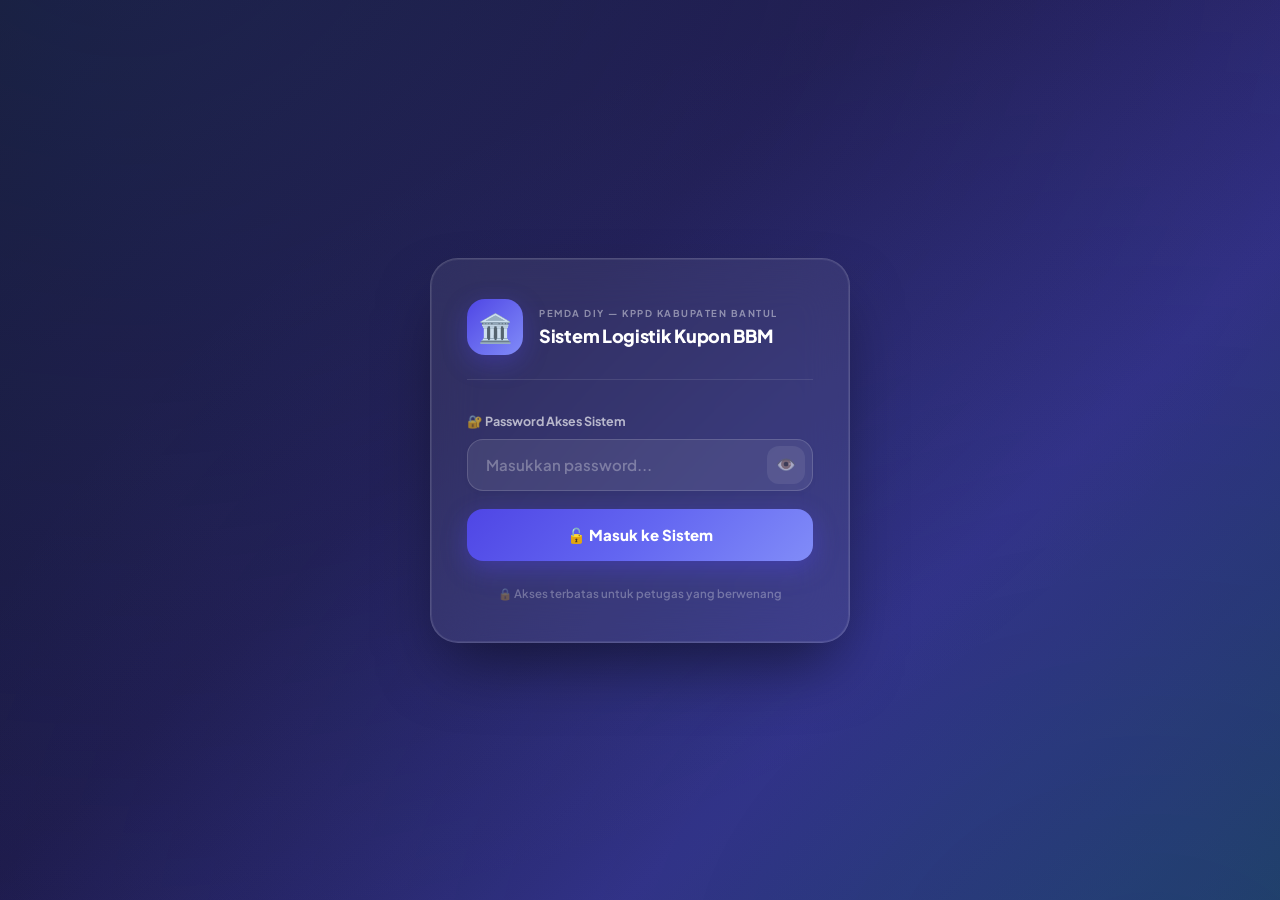
==== index.html @ 3b7bf90b "Add files via upload feat: add push notifications, offline queue sync, network resilience, and iOS P" ====
<!DOCTYPE html>
<html lang="id">

<head>
    <meta charset="UTF-8">
    <meta name="viewport" content="width=device-width, initial-scale=1.0, viewport-fit=cover">
    <meta name="description" content="Sistem Logistik Kupon BBM Operasional KPPD DIY di Kabupaten Bantul — Pengelolaan LPJ Nota SPBU, Rekonsiliasi Intransit, Pasokan, dan Stok Opname Kupon BBM.">
    <meta name="robots" content="noindex, nofollow">
    <meta name="mobile-web-app-capable" content="yes">
    <meta name="apple-mobile-web-app-capable" content="yes">
    <meta name="apple-mobile-web-app-status-bar-style" content="black-translucent">
    <meta name="theme-color" content="#0f172a">
    
    <!-- Open Graph / WhatsApp Social Sharing Tags -->
    <meta property="og:type" content="website">
    <meta property="og:title" content="Sistem Logistik Kupon BBM — KPPD DIY Kab. Bantul">
    <meta property="og:description" content="Sistem Manajemen & Rekonsiliasi Logistik Kupon BBM Operasional Kendaraan Dinas KPPD DIY di Kabupaten Bantul.">
    <meta property="og:site_name" content="KPPD DIY di Kab. Bantul">
    
    <!-- Twitter Card Meta -->
    <meta name="twitter:card" content="summary">
    <meta name="twitter:title" content="Sistem Logistik Kupon BBM — KPPD DIY Kab. Bantul">
    <meta name="twitter:description" content="Sistem Manajemen & Rekonsiliasi Logistik Kupon BBM Operasional Kendaraan Dinas KPPD DIY di Kabupaten Bantul.">

    <title>Sistem Manajemen & Rekonsiliasi Kupon BBM — KPPD DIY di Kab. Bantul</title>
    
    <!-- Favicon Inline Data URI & Apple Touch Icon -->
    <link rel="icon" type="image/svg+xml" href="data:image/svg+xml,<svg xmlns=%22http://www.w3.org/2000/svg%22 viewBox=%220 0 100 100%22><text y=%22.9em%22 font-size=%2290%22>🏛️</text></svg>">
    <link rel="apple-touch-icon" href="icons/icon-192.png">
    <meta name="apple-mobile-web-app-title" content="BBM KPPD">

    <!-- Web App Manifest (PWA Standalone) -->
    <link rel="manifest" href="manifest.json">

    <link rel="preconnect" href="https://fonts.googleapis.com">
    <link rel="preconnect" href="https://fonts.gstatic.com" crossorigin>
    <link href="https://fonts.googleapis.com/css2?family=Plus+Jakarta+Sans:wght@300;400;500;600;700;800&display=swap" rel="stylesheet">
    <script src="https://cdn.tailwindcss.com"></script>
    <script>
        tailwind.config = {
            theme: {
                extend: {
                    colors: {
                        brand: { dark: '#0f172a', navy: '#1e1b4b' },
                        primary: { indigo: '#4f46e5', hover: '#4338ca', light: '#e0e7ff' },
                        accent: { cyan: '#06b6d4', gold: '#d97706', light: '#fef3c7' },
                        success: { emerald: '#10b981', light: '#d1fae5' },
                        danger: { rose: '#f43f5e', light: '#ffe4e6' },
                        app: { bg: '#f8fafc', card: '#ffffff', border: '#e2e8f0', focus: '#818cf8' },
                        txt: { dark: '#0f172a', muted: '#64748b', light: '#94a3b8' }
                    },
                    fontFamily: {
                        sans: ['Plus Jakarta Sans', 'sans-serif'],
                    },
                    transitionTimingFunction: {
                        spring: 'cubic-bezier(0.34, 1.56, 0.64, 1)',
                    },
                    animation: {
                        'fade-up': 'fadeUp 0.45s cubic-bezier(0.16, 1, 0.3, 1) forwards',
                        'scale-in': 'scaleIn 0.35s cubic-bezier(0.34, 1.56, 0.64, 1) forwards',
                        'pulse-slow': 'pulse 4s cubic-bezier(0.4, 0, 0.6, 1) infinite',
                    },
                    keyframes: {
                        fadeUp: {
                            '0%': { opacity: '0', transform: 'translateY(16px)' },
                            '100%': { opacity: '1', transform: 'translateY(0)' },
                        },
                        scaleIn: {
                            '0%': { opacity: '0', transform: 'scale(0.94) translateY(8px)' },
                            '100%': { opacity: '1', transform: 'scale(1) translateY(0)' },
                        }
                    }
                }
            }
        }
    </script>
    <link rel="stylesheet" href="style.css">
    <script src="app.js" defer></script>
</head>

<body class="bg-app-bg text-txt-dark font-sans min-h-screen relative antialiased selection:bg-primary-indigo selection:text-white" style="background-image: radial-gradient(circle at 10% 10%, rgba(79, 70, 229, 0.03) 0%, transparent 40%), radial-gradient(circle at 90% 90%, rgba(16, 185, 129, 0.03) 0%, transparent 40%); padding-top: calc(12px + env(safe-area-inset-top)); padding-bottom: calc(24px + env(safe-area-inset-bottom));">
    <!-- Container Toast Notification -->
    <div id="toastContainer" class="toast-container"></div>

    <!-- Login Screen Overlay -->
    <div id="loginScreen" class="login-overlay fixed inset-0 w-screen h-screen bg-gradient-to-br from-brand-dark via-brand-navy to-[#312e81] flex justify-center items-center z-[99999] p-5 overflow-hidden" style="display: flex;">
        <div class="login-card relative bg-white/5 backdrop-blur-xl border border-white/10 rounded-[28px] p-8 sm:p-10 w-full max-w-[420px] shadow-2xl animate-[loginCardPop_0.5s_cubic-bezier(0.34,1.56,0.64,1)]">
            <div class="login-header flex items-center gap-3 sm:gap-4 mb-6 sm:mb-8 pb-5 sm:pb-6 border-b border-white/10">
                <div class="login-logo-icon w-11 h-11 sm:w-14 sm:h-14 rounded-2xl bg-gradient-to-br from-primary-indigo to-[#818cf8] flex items-center justify-center text-[22px] sm:text-[28px] shadow-[0_8px_24px_rgba(79,70,229,0.35)] shrink-0">🏛️</div>
                <div class="login-brand">
                    <span class="login-sub-title block text-[9.5px] font-bold tracking-[1.5px] uppercase text-white/45 mb-1">PEMDA DIY — KPPD KABUPATEN BANTUL</span>
                    <h2 class="text-[15px] sm:text-[18px] font-extrabold text-white tracking-tight m-0 leading-snug">Sistem Logistik Kupon BBM</h2>
                </div>
            </div>
            <form id="formLogin" class="login-form flex flex-col gap-4 sm:gap-5">
                <div class="login-input-group">
                    <label for="loginPassword" class="block text-[12.5px] font-bold text-white/65 mb-2">🔐 Password Akses Sistem</label>
                    <div class="login-password-wrapper relative flex items-center">
                        <input type="password" id="loginPassword" class="w-full min-h-[52px] py-3.5 pr-12 pl-4 bg-white/5 border-[1.5px] border-white/15 rounded-2xl text-white text-[15px] font-semibold outline-none transition-all duration-250 placeholder:text-white/30 focus:border-indigo-500 focus:bg-white/10 focus:ring-4 focus:ring-indigo-500/20" placeholder="Masukkan password..." required autocomplete="current-password">
                        <button type="button" class="login-toggle-pwd absolute right-2 w-9 h-9 rounded-xl bg-white/5 text-white/50 text-base flex items-center justify-center transition-all duration-200 hover:bg-white/15 hover:text-white" onclick="togglePasswordVisibility()" aria-label="Tampilkan atau sembunyikan password">👁️</button>
                    </div>
                </div>
                <div id="loginError" class="login-error-msg bg-rose-600/15 border border-rose-600/30 text-rose-300 py-3 px-4 rounded-xl text-[13px] font-bold text-center" style="display: none;"></div>
                <button type="submit" class="login-submit-btn w-full min-h-[52px] py-3.5 px-6 rounded-2xl bg-gradient-to-br from-indigo-600 to-indigo-400 text-white text-[15px] font-extrabold shadow-[0_8px_24px_rgba(79,70,229,0.4)] transition-all duration-250 hover:-translate-y-0.5 hover:shadow-[0_12px_32px_rgba(79,70,229,0.5)] active:translate-y-0 active:shadow-md relative overflow-hidden group" id="loginSubmitBtn">
                    <span class="login-btn-text">🔓 Masuk ke Sistem</span>
                    <span class="login-btn-loading" style="display: none;">⏳ Memverifikasi...</span>
                </button>
            </form>
            <div class="login-footer-text mt-6 text-center">
                <p class="text-[11.5px] font-semibold text-white/30 m-0">🔒 Akses terbatas untuk petugas yang berwenang</p>
            </div>
        </div>
    </div>

    <!-- Modal Lightbox Viewer Nota -->
    <div id="photoViewerModal" class="image-modal-overlay" style="display: none;" role="dialog" aria-labelledby="modalPhotoTitle" aria-modal="true">
        <div class="image-modal-card">
            <button class="close-modal-btn" onclick="tutupModalFoto()" aria-label="Tutup modal pratinjau foto">&times;</button>
            <div class="modal-header">
                <h3 id="modalPhotoTitle">Detail Bukti Nota SPBU</h3>
            </div>
            <div class="image-preview-container">
                <img id="modalPhotoImage" src="" alt="Pratinjau Nota BBM">
            </div>
        </div>
    </div>

    <!-- Modal Edit Nota -->
    <div id="editNotaModal" class="image-modal-overlay" style="display: none;" role="dialog" aria-modal="true">
        <div class="edit-modal-card">
            <button class="close-modal-btn" onclick="tutupModalEdit()" aria-label="Tutup modal edit nota">&times;</button>
            <div class="modal-header">
                <h3>✏️ Edit Data Nota LPJ</h3>
            </div>
            <form id="formEditNota" class="app-form">
                <input type="hidden" id="editNotaRowIndex">
                <div class="form-row">
                    <div class="form-group col-6">
                        <label for="editTanggalNota">Tanggal Nota</label>
                        <input type="date" id="editTanggalNota" required>
                    </div>
                    <div class="form-group col-6">
                        <label for="editNoTransaksi">No. Transaksi</label>
                        <input type="text" id="editNoTransaksi" required>
                    </div>
                </div>
                <div class="form-group">
                    <label for="editPlatNomor">🚗 Kendaraan Dinas</label>
                    <select id="editPlatNomor" required>
                        <option value="">-- Pilih Kendaraan --</option>
                    </select>
                </div>
                <div class="form-group">
                    <label for="editJenisBbm">⛽ Jenis BBM / Voucher</label>
                    <select id="editJenisBbm" required>
                        <option value="">-- Pilih Jenis BBM --</option>
                    </select>
                </div>
                <div class="form-row">
                    <div class="form-group col-4">
                        <label for="editTotalHarga">Total Rp Nota</label>
                        <input type="number" id="editTotalHarga" required>
                    </div>
                    <div class="form-group col-4">
                        <label for="editJmlKupon">Jml Voucher (Lbr)</label>
                        <input type="number" id="editJmlKupon" min="1" required>
                    </div>
                    <div class="form-group col-4">
                        <label for="editNamaPemohon">Driver / Pemohon</label>
                        <input type="text" id="editNamaPemohon">
                    </div>
                </div>
                <div class="form-row" style="gap: 10px;">
                    <button type="submit" class="btn-primary" style="flex:1;">💾 Simpan Perubahan</button>
                    <button type="button" class="btn-action outline" style="flex:0 0 auto;" onclick="tutupModalEdit()">Batal</button>
                </div>
            </form>
        </div>
    </div>

    <!-- Modal Konfirmasi Hapus -->
    <div id="confirmDeleteModal" class="image-modal-overlay" style="display: none;">
        <div class="confirm-modal-card">
            <div class="confirm-icon">🗑️</div>
            <h3 id="confirmDeleteTitle">Konfirmasi Hapus</h3>
            <p id="confirmDeleteMsg">Apakah Anda yakin ingin menghapus data ini? Data akan diarsipkan.</p>
            <div class="confirm-btn-group">
                <button type="button" class="btn-danger" id="confirmDeleteBtn" onclick="eksekusiHapus()">🗑️ Ya, Hapus</button>
                <button type="button" class="btn-action outline" onclick="tutupModalHapus()">Batal</button>
            </div>
        </div>
    </div>

    <!-- Modal Cetak Berita Acara Rekonsiliasi (PDF/Print View) -->
    <div id="printBAModal" class="image-modal-overlay" style="display: none;">
        <div class="ba-modal-card">
            <div class="no-print modal-header-action">
                <h3>🖨️ Cetak Berita Acara Rekonsiliasi & Opname Kupon BBM</h3>
                <div class="ba-btn-group">
                    <button type="button" class="btn-primary" onclick="window.print()">🖨️ Cetak / Simpan PDF</button>
                    <button type="button" class="btn-action outline" onclick="tutupModalCetakBA()">Tutup</button>
                </div>
            </div>

            <!-- DOKUMEN RESMI KOP KPPD BANTUL -->
            <div id="printableBAArea" class="ba-document">
                <div class="kop-surat">
                    <div class="kop-logo">🏛️</div>
                    <div class="kop-text">
                        <h2>PEMERINTAH DAERAH DAERAH ISTIMEWA YOGYAKARTA</h2>
                        <h3>BADAN PENGELOLAAN KEUANGAN DAN ASET DAERAH</h3>
                        <h1>KANTOR PELAYANAN PAJAK DAERAH (KPPD) DIY DI KABUPATEN BANTUL</h1>
                        <p>Jl. Jend. A. Yani No. 19, Badegan, Bantul, Daerah Istimewa Yogyakarta 55711</p>
                    </div>
                </div>
                <div class="kop-line"></div>

                <div class="ba-title">
                    <h4>BERITA ACARA REKONSILIASI DAN STOK OPNAME KUPON BBM</h4>
                    <p id="baNomorSurat">Nomor: 024 / BA-BBM / KPPD-BTL / VIII / 2026</p>
                </div>

                <div class="ba-body">
                    <p>Pada hari ini, <strong id="baHariTanggal">Jumat, 07 Agustus 2026</strong>, telah dilakukan Rekonsiliasi Fisik dan Penyeimbangan Stok Kupon Bahan Bakar Minyak (BBM) Operasional Kendaraan Dinas pada Kantor Pelayanan Pajak Daerah (KPPD) DIY di Kabupaten Bantul dengan rincian sebagai berikut:</p>

                    <table class="ba-table">
                        <thead>
                            <tr>
                                <th>No</th>
                                <th>Jenis Voucher BBM</th>
                                <th>Nominal / Lbr</th>
                                <th>Saldo Awal + Beli</th>
                                <th>LPJ Terpakai</th>
                                <th>Intransit</th>
                                <th>Stok Fisik Opname</th>
                                <th>Selisih</th>
                            </tr>
                        </thead>
                        <tbody id="baTableBody">
                            <!-- Populated via JS -->
                        </tbody>
                    </table>

                    <div class="ba-summary-box">
                        <div class="ba-summary-item">
                            <span>Total Nilai Nominal Stok Fisik Brankas:</span>
                            <strong id="baTotalNilaiFisik">Rp0</strong>
                        </div>
                        <div class="ba-summary-item">
                            <span>Status Rekonsiliasi:</span>
                            <strong id="baStatusStatus" style="color: #059669;">BALANCED / SESUAI</strong>
                        </div>
                    </div>

                    <p class="ba-catatan">Catatan / Keterangan Tambahan: <span id="baCatatanText">Seluruh fisik kupon BBM di brankas telah dihitung dengan cermat dan sesuai dengan catatan pembukuan logistik operasional.</span></p>

                    <div class="ba-signatures">
                        <div class="sig-box">
                            <p>Mengetahui,<br><strong>Kasubag Tata Usaha</strong></p>
                            <div class="sig-space"></div>
                            <p class="sig-name">__________________________</p>
                            <p class="sig-nip">NIP. 19780512 200501 1 003</p>
                        </div>
                        <div class="sig-box">
                            <p>Pengelola Barang / Logistik</p>
                            <div class="sig-space"></div>
                            <p class="sig-name"><strong>Noviyan Hogy A. S.</strong></p>
                            <p class="sig-nip">Pengelola Aset & Persediaan</p>
                        </div>
                        <div class="sig-box">
                            <p>Bendahara Pengeluaran</p>
                            <div class="sig-space"></div>
                            <p class="sig-name">__________________________</p>
                            <p class="sig-nip">NIP. 19850314 201001 2 015</p>
                        </div>
                    </div>
                </div>
            </div>
        </div>
    </div>

    <!-- Container Utama App -->
    <div class="w-full max-w-[1440px] mx-auto px-4 sm:px-5" id="mainContainer" style="display: none;">

        <!-- Header Banner KPPD Bantul -->
        <header class="bg-gradient-to-br from-brand-dark via-brand-navy to-[#312e81] text-white p-4 md:p-[18px_24px] rounded-[22px] flex flex-col md:flex-row justify-between md:items-center gap-4 mb-[18px] shadow-lg relative overflow-hidden border border-white/10 w-full">
            <!-- decorative background blur -->
            <div class="absolute -top-1/2 -right-[10%] w-[220px] h-[220px] bg-[radial-gradient(circle,rgba(99,102,241,0.25)_0%,rgba(6,182,212,0)_70%)] rounded-full blur-[35px] pointer-events-none z-0"></div>
            
            <div class="flex items-center gap-[14px] z-10 relative">
                <div class="w-11 h-11 bg-white/10 rounded-[14px] flex items-center justify-center text-[22px] backdrop-blur-md border border-white/25 shrink-0">🏛️</div>
                <div>
                    <span class="block text-[10px] tracking-[1.2px] text-amber-500 font-extrabold uppercase mb-0.5">PEMDA DIY — KPPD KABUPATEN BANTUL</span>
                    <h1 class="text-[17px] font-extrabold tracking-[-0.3px] text-white m-0">Sistem Logistik Kupon BBM</h1>
                </div>
            </div>
            <div class="flex items-center gap-2.5 z-10 relative flex-wrap">
                <button type="button" class="bg-white/10 border border-white/20 text-white px-3.5 py-1.5 rounded-full text-xs font-bold cursor-pointer inline-flex items-center gap-1.5 backdrop-blur-md transition-all duration-200 hover:bg-white/20 hover:-translate-y-px" onclick="muatDataDariSpreadsheet()" title="Sinkronkan Data Cloud">
                    <span>🔄</span> <span class="action-text">Sync Cloud</span>
                </button>
                <button type="button" class="bg-amber-500/25 border border-amber-500/40 text-amber-100 px-3.5 py-1.5 rounded-full text-xs font-bold cursor-pointer inline-flex items-center gap-1.5 backdrop-blur-md transition-all duration-200 hover:bg-amber-500/45 hover:-translate-y-px" id="btnEnableNotif" onclick="mintaIzinNotifikasi()" title="Aktifkan Notifikasi System HP">
                    <span>🔔</span> <span class="action-text" id="notifStatusText">Notif HP</span>
                </button>
                <button type="button" class="bg-emerald-500/25 border border-emerald-500/40 text-white px-3.5 py-1.5 rounded-full text-xs font-bold cursor-pointer inline-flex items-center gap-1.5 backdrop-blur-md transition-all duration-200 hover:bg-emerald-500/40 hover:-translate-y-px" onclick="bukaModalCetakBA()" title="Cetak Berita Acara Rekonsiliasi">
                    <span>🖨️</span> <span class="action-text">Cetak BA</span>
                </button>
                <button type="button" class="text-rose-300 border border-rose-600/30 bg-transparent px-3.5 py-1.5 rounded-full text-xs font-bold cursor-pointer inline-flex items-center gap-1.5 backdrop-blur-md transition-all duration-200 hover:bg-rose-600/15 hover:text-rose-400 hover:border-rose-600/50 hover:-translate-y-px" onclick="handleLogout()" title="Keluar dari Sistem">
                    <span>🚪</span> <span class="action-text">Logout</span>
                </button>
                <div class="bg-white/10 border border-white/20 px-3 py-1.5 rounded-full text-[11px] font-bold flex items-center gap-2 text-slate-200 md:ml-2" id="netStatusBadge" title="Status Koneksi Jaringan Cloud">
                    <span class="w-2 h-2 bg-emerald-500 rounded-full shadow-[0_0_8px_#10b981] animate-[pulseGlow_2s_infinite]" id="netStatusDot"></span> <span class="status-text" id="netStatusText">Sistem Online</span>
                </div>
            </div>
        </header>

        <!-- Dashboard Stat Cards -->
        <section class="grid grid-cols-1 sm:grid-cols-3 gap-4 mb-5 w-full animate-fade-up">
            <div class="group bg-white rounded-[20px] p-5 flex items-center gap-4 shadow-sm border border-app-border border-l-4 border-l-primary-indigo relative overflow-hidden transition-all duration-300 ease-spring hover:-translate-y-1.5 hover:shadow-xl hover:border-primary-indigo/30">
                <div class="w-12 h-12 rounded-2xl flex items-center justify-center text-[22px] shrink-0 bg-primary-light text-primary-indigo shadow-inner transition-transform duration-300 ease-spring group-hover:scale-110 group-hover:rotate-6">📦</div>
                <div class="z-10 relative">
                    <span class="text-[11px] font-extrabold text-txt-muted uppercase tracking-[0.6px] mb-0.5 block">Stok Fisik Brankas</span>
                    <div id="summaryStokBrankas" class="text-[21px] font-extrabold text-txt-dark tracking-tight">0 Lembar</div>
                    <span id="summaryStokBrankasRp" class="text-[12.5px] font-bold text-txt-muted">Rp0</span>
                </div>
                <div class="absolute -right-4 -bottom-4 w-20 h-20 bg-primary-indigo/10 rounded-full blur-xl pointer-events-none transition-all duration-300 group-hover:scale-150"></div>
            </div>

            <div class="group bg-white rounded-[20px] p-5 flex items-center gap-4 shadow-sm border border-app-border border-l-4 border-l-accent-gold relative overflow-hidden transition-all duration-300 ease-spring hover:-translate-y-1.5 hover:shadow-xl hover:border-accent-gold/30">
                <div class="w-12 h-12 rounded-2xl flex items-center justify-center text-[22px] shrink-0 bg-accent-light text-accent-gold shadow-inner transition-transform duration-300 ease-spring group-hover:scale-110 group-hover:-rotate-6">🚚</div>
                <div class="z-10 relative">
                    <span class="text-[11px] font-extrabold text-txt-muted uppercase tracking-[0.6px] mb-0.5 block">Dibawa Pemohon (Intransit)</span>
                    <div id="summaryStokIntransit" class="text-[21px] font-extrabold text-txt-dark tracking-tight">0 Lembar</div>
                    <span id="summaryStokIntransitRp" class="text-[12.5px] font-bold text-txt-muted">Rp0</span>
                </div>
                <div class="absolute -right-4 -bottom-4 w-20 h-20 bg-amber-500/10 rounded-full blur-xl pointer-events-none transition-all duration-300 group-hover:scale-150"></div>
            </div>

            <div class="group bg-white rounded-[20px] p-5 flex items-center gap-4 shadow-sm border border-app-border border-l-4 border-l-success-emerald relative overflow-hidden transition-all duration-300 ease-spring hover:-translate-y-1.5 hover:shadow-xl hover:border-success-emerald/30">
                <div class="w-12 h-12 rounded-2xl flex items-center justify-center text-[22px] shrink-0 bg-success-light text-success-emerald shadow-inner transition-transform duration-300 ease-spring group-hover:scale-110 group-hover:rotate-6">🧾</div>
                <div class="z-10 relative">
                    <span class="text-[11px] font-extrabold text-txt-muted uppercase tracking-[0.6px] mb-0.5 block">Pengeluaran Riil (Ada LPJ)</span>
                    <div id="summaryTotalTerpakai" class="text-[21px] font-extrabold text-txt-dark tracking-tight">0 Lembar</div>
                    <span id="summaryTotalTerpakaiRp" class="text-[12.5px] font-bold text-txt-muted">Rp0</span>
                </div>
                <div class="absolute -right-4 -bottom-4 w-20 h-20 bg-emerald-500/10 rounded-full blur-xl pointer-events-none transition-all duration-300 group-hover:scale-150"></div>
            </div>
        </section>

        <!-- Breakdown Stok Per Jenis BBM -->
        <section id="stokPerJenisContainer" class="stok-breakdown-section">
            <!-- Diisi oleh JavaScript -->
        </section>

        <!-- MAIN PAGE SWITCHER (STICKY TAB DI MOBILE & DESKTOP) -->
        <nav class="flex lg:hidden bg-white/90 backdrop-blur-xl border border-app-border rounded-[18px] p-1.5 mb-4 gap-1.5 shadow-md sticky top-[calc(8px+env(safe-area-inset-top))] z-[90] w-full" role="tablist" aria-label="Navigasi Halaman Utama Mobile">
            <button class="flex-1 min-h-[44px] py-2 px-3.5 border-none rounded-[14px] bg-transparent text-[13px] font-bold text-txt-muted cursor-pointer transition-all duration-250 flex items-center justify-center gap-2 whitespace-nowrap [&.active]:bg-gradient-to-br [&.active]:from-brand-dark [&.active]:to-brand-navy [&.active]:text-white [&.active]:font-extrabold [&.active]:shadow-[0_4px_14px_rgba(15,23,42,0.25)] active" id="navBtnForm" role="tab" aria-selected="true" aria-controls="formPageSection" onclick="switchMainPage('formPage')">
                📝 Input Transaksi
            </button>
            <button class="flex-1 min-h-[44px] py-2 px-3.5 border-none rounded-[14px] bg-transparent text-[13px] font-bold text-txt-muted cursor-pointer transition-all duration-250 flex items-center justify-center gap-2 whitespace-nowrap [&.active]:bg-gradient-to-br [&.active]:from-brand-dark [&.active]:to-brand-navy [&.active]:text-white [&.active]:font-extrabold [&.active]:shadow-[0_4px_14px_rgba(15,23,42,0.25)]" id="navBtnTable" role="tab" aria-selected="false" aria-controls="tablePageSection" onclick="switchMainPage('tablePage')">
                📊 Data & Laporan
            </button>
        </nav>

        <div class="grid grid-cols-1 lg:grid-cols-[410px_minmax(0,1fr)] gap-5 items-start w-full">

            <!-- PAGE 1: SIDEBAR FORM INPUT -->
            <aside class="bg-white rounded-[22px] p-5 border border-app-border shadow-md min-w-0 lg:sticky lg:top-5 lg:max-h-[calc(100vh-40px)] lg:overflow-y-auto" id="formPageSection">
                <div class="grid grid-cols-5 bg-slate-100 p-1 rounded-2xl mb-[18px] gap-0.5 border border-app-border w-full">
                    <button class="w-full min-h-[42px] py-2 px-0.5 border-none bg-transparent text-[11.5px] font-bold text-txt-muted rounded-xl cursor-pointer transition-all duration-200 text-center whitespace-nowrap overflow-hidden text-ellipsis flex items-center justify-center tab-btn active [&.active]:bg-white [&.active]:text-primary-indigo [&.active]:shadow-[0_3px_10px_rgba(0,0,0,0.07)] [&.active]:font-extrabold" id="btnTab1" onclick="switchTab('tabNota')">📝 LPJ Nota</button>
                    <button class="w-full min-h-[42px] py-2 px-0.5 border-none bg-transparent text-[11.5px] font-bold text-txt-muted rounded-xl cursor-pointer transition-all duration-200 text-center whitespace-nowrap overflow-hidden text-ellipsis flex items-center justify-center tab-btn [&.active]:bg-white [&.active]:text-primary-indigo [&.active]:shadow-[0_3px_10px_rgba(0,0,0,0.07)] [&.active]:font-extrabold" id="btnTab2" onclick="switchTab('tabPemohon')">🤝 Serah</button>
                    <button class="w-full min-h-[42px] py-2 px-0.5 border-none bg-transparent text-[11.5px] font-bold text-txt-muted rounded-xl cursor-pointer transition-all duration-200 text-center whitespace-nowrap overflow-hidden text-ellipsis flex items-center justify-center tab-btn [&.active]:bg-white [&.active]:text-primary-indigo [&.active]:shadow-[0_3px_10px_rgba(0,0,0,0.07)] [&.active]:font-extrabold" id="btnTab3" onclick="switchTab('tabRetur')">↩️ Retur</button>
                    <button class="w-full min-h-[42px] py-2 px-0.5 border-none bg-transparent text-[11.5px] font-bold text-txt-muted rounded-xl cursor-pointer transition-all duration-200 text-center whitespace-nowrap overflow-hidden text-ellipsis flex items-center justify-center tab-btn [&.active]:bg-white [&.active]:text-primary-indigo [&.active]:shadow-[0_3px_10px_rgba(0,0,0,0.07)] [&.active]:font-extrabold" id="btnTab4" onclick="switchTab('tabPembelian')">🛍️ Pasokan</button>
                    <button class="w-full min-h-[42px] py-2 px-0.5 border-none bg-transparent text-[11.5px] font-bold text-txt-muted rounded-xl cursor-pointer transition-all duration-200 text-center whitespace-nowrap overflow-hidden text-ellipsis flex items-center justify-center tab-btn highlight-tab [&.active]:bg-brand-dark [&.active]:text-white [&.active]:shadow-[0_3px_10px_rgba(0,0,0,0.07)] [&.active]:font-extrabold" id="btnTab5" onclick="switchTab('tabOpname')">📋 Opname</button>
                </div>

                <!-- FORM 1: NOTA SPBU (LPJ) -->
                <div id="tabNota" class="panel-content active">
                    <div class="panel-title">
                        <h3>Input Nota BBM SPBU (LPJ)</h3>
                        <p>Unggah foto nota SPBU & atur jumlah voucher fisik yang digunakan.</p>
                    </div>

                    <form id="formNota" class="app-form">
                        <div class="form-group" style="margin-bottom: 4px;">
                            <label for="idPinjamSelect">🔗 Tautkan Permintaan Pemohon</label>
                            <select id="idPinjamSelect">
                                <option value="">-- Tanpa Tautan (Bukan Kupon Intransit) --</option>
                            </select>
                        </div>

                        <div class="upload-zone">
                            <label class="upload-label">📸 Scan Nota Fisik SPBU</label>
                            <div class="upload-btn-group">
                                <label for="fileNotaKamera" class="btn-action secondary">📷 Ambil Foto</label>
                                <input type="file" id="fileNotaKamera" accept="image/*" capture="environment" style="display: none;">

                                <label for="fileNota" class="btn-action outline">📁 Pilih Galeri</label>
                                <input type="file" id="fileNota" accept="image/*" style="display: none;">
                            </div>
                            <div id="scanStatus" class="scan-status-alert" style="display: none;">
                                <span>⏳</span> Memproses Pembacaan OCR...
                            </div>
                        </div>

                        <div class="form-row">
                            <div class="form-group col-6">
                                <label for="tanggalNota">Tanggal Nota</label>
                                <input type="date" id="tanggalNota" required>
                            </div>
                            <div class="form-group col-6">
                                <label for="noTransaksi">No. Transaksi / Nota</label>
                                <input type="text" id="noTransaksi" required placeholder="Contoh: 1128735">
                            </div>
                        </div>

                        <div class="form-group">
                            <label for="platNomor">🚗 Nomor Kendaraan Dinas (Plat)</label>
                            <select id="platNomor" required>
                                <option value="">-- Pilih Kendaraan Ops KPPD --</option>
                            </select>
                        </div>

                        <div class="form-group">
                            <label for="jenisBbm">⛽ Jenis Kupon / Voucher BBM</label>
                            <select id="jenisBbm" required>
                                <option value="">-- Pilih Jenis BBM --</option>
                            </select>
                        </div>

                        <div class="form-row">
                            <div class="form-group col-4">
                                <label for="totalHarga">Total Rp Nota</label>
                                <input type="number" id="totalHarga" required placeholder="200000">
                            </div>
                            <div class="form-group col-4">
                                <label for="jumlahKuponNota">🎫 Jml Voucher (Manual)</label>
                                <input type="number" id="jumlahKuponNota" min="1" required placeholder="1">
                            </div>
                            <div class="form-group col-4">
                                <label for="namaPemohonNota">Driver / Pegawai</label>
                                <input type="text" id="namaPemohonNota" placeholder="Nama Pegawai">
                            </div>
                        </div>

                        <button type="submit" class="btn-primary full-width">✨ Simpan LPJ Nota BBM</button>
                    </form>
                </div>

                <!-- FORM 2: PENYERAHAN KUPON -->
                <div id="tabPemohon" class="panel-content" style="display: none;">
                    <div class="panel-title">
                        <h3>Penyerahan Kupon ke Pegawai</h3>
                        <p>Catat voucher kertas yang diserahkan sebelum dibelikan di SPBU.</p>
                    </div>

                    <form id="formPemohonAmbil" class="app-form">
                        <div class="form-group">
                            <label for="tglAmbil">📅 Tanggal Diserahkan</label>
                            <input type="date" id="tglAmbil" required>
                        </div>
                        <div class="form-group">
                            <label for="namaPemohon">👤 Nama Pemohon / Pengemudi</label>
                            <input type="text" id="namaPemohon" placeholder="Contoh: Chandra / Joko / Ari" required>
                        </div>
                        <div class="form-group">
                            <label for="platPemohon">🚗 Peruntukan Kendaraan</label>
                            <select id="platPemohon" required>
                                <option value="">-- Pilih Kendaraan Ops --</option>
                            </select>
                        </div>
                        <div class="form-group">
                            <label for="bbmPemohon">⛽ Jenis Voucher Diserahkan</label>
                            <select id="bbmPemohon" required>
                                <option value="">-- Pilih Jenis Voucher --</option>
                            </select>
                        </div>
                        <div class="form-group">
                            <label for="jmlKuponAmbil">🎫 Jumlah Kupon (Lembar Kertas)</label>
                            <input type="number" id="jmlKuponAmbil" min="1" placeholder="Contoh: 5" required>
                        </div>
                        <!-- Info Sisa Stok -->
                        <div id="infoSisaStok" class="info-sisa-stok" style="display: none;">
                            📦 Sisa brankas jenis ini: <strong id="sisaStokJenis">0</strong> lembar
                        </div>
                        <button type="submit" class="btn-warning full-width">🚚 Serahkan Kupon (Intransit)</button>
                    </form>
                </div>

                <!-- FORM 3: RETUR / BATAL PAKAI -->
                <div id="tabRetur" class="panel-content" style="display: none;">
                    <div class="panel-title">
                        <h3>Pengembalian Sisa / Batal Kupon</h3>
                        <p>Kembalikan kupon kertas yang tidak jadi terpakai ke brankas.</p>
                    </div>

                    <form id="formReturKupon" class="app-form">
                        <div class="form-group">
                            <label for="returIdPinjamSelect">📋 Pilih Permintaan Intransit</label>
                            <select id="returIdPinjamSelect" required>
                                <option value="">-- Pilih Data Intransit --</option>
                            </select>
                        </div>
                        <div class="form-group">
                            <label for="jmlRetur">🎫 Jumlah Kupon Dikembalikan (Lembar)</label>
                            <input type="number" id="jmlRetur" min="1" placeholder="Contoh: 2" required>
                        </div>
                        <div class="form-group">
                            <label for="alasanRetur">📝 Alasan Pengembalian</label>
                            <input type="text" id="alasanRetur" placeholder="Contoh: Tugas Luar Batal / Sisa Operasional" required>
                        </div>
                        <button type="submit" class="btn-success full-width">↩️ Kembalikan ke Brankas</button>
                    </form>
                </div>

                <!-- FORM 4: PEMBELIAN KUPON BARU -->
                <div id="tabPembelian" class="panel-content" style="display: none;">
                    <div class="panel-title">
                        <h3>Input Pasokan Kupon Baru</h3>
                        <p>Catat pengadaan voucher BBM kertas baru ke persediaan brankas.</p>
                    </div>

                    <form id="formPembelianKupon" class="app-form">
                        <div class="form-group">
                            <label for="pembelianBbm">⛽ Jenis Voucher BBM</label>
                            <select id="pembelianBbm" required>
                                <option value="">-- Pilih Jenis Voucher --</option>
                            </select>
                        </div>
                        <div class="form-group">
                            <label for="pembelianKupon">🎫 Jumlah Kupon Baru (Lembar)</label>
                            <input type="number" id="pembelianKupon" min="1" placeholder="Contoh: 50" required>
                        </div>
                        <div class="form-group">
                            <label for="pembelianBulan">📅 Periode / Bulan Pembelian</label>
                            <select id="pembelianBulan" required>
                                <option value="">📅 -- Pilih Bulan --</option>
                                <option value="Januari">🗓️ Januari</option>
                                <option value="Februari">🗓️ Februari</option>
                                <option value="Maret">🗓️ Maret</option>
                                <option value="April">🗓️ April</option>
                                <option value="Mei">🗓️ Mei</option>
                                <option value="Juni">🗓️ Juni</option>
                                <option value="Juli">🗓️ Juli</option>
                                <option value="Agustus">🗓️ Agustus</option>
                                <option value="September">🗓️ September</option>
                                <option value="Oktober">🗓️ Oktober</option>
                                <option value="November">🗓️ November</option>
                                <option value="Desember">🗓️ Desember</option>
                            </select>
                        </div>
                        <button type="submit" class="btn-primary full-width">📦 Tambah Pasokan Brankas</button>
                    </form>
                </div>

                <!-- FORM 5: STOK OPNAME (MENU BARU) -->
                <div id="tabOpname" class="panel-content" style="display: none;">
                    <div class="panel-title">
                        <h3>📋 Menu Stok Opname Fisik Kupon</h3>
                        <p>Penghitungan fisik fisik voucher kertas brankas secara langsung & pencatatan selisih audit.</p>
                    </div>

                    <form id="formStokOpname" class="app-form">
                        <div class="form-group">
                            <label for="tglOpname">📅 Tanggal Opname Fisik</label>
                            <input type="date" id="tglOpname" required>
                        </div>

                        <div class="opname-inputs-card">
                            <label class="opname-card-title">🔍 Input Jumlah Fisik Hasil Hitung Brankas:</label>
                            <div id="opnameInputsContainer">
                                <!-- Populated dynamically by JS -->
                            </div>
                        </div>

                        <div class="form-group">
                            <label for="keteranganOpname">📝 Berita Acara / Keterangan Audit</label>
                            <input type="text" id="keteranganOpname" placeholder="Contoh: Opname Rutin Bulanan Agustus / Penyeimbangan Fisik" required>
                        </div>

                        <button type="submit" class="btn-primary full-width" style="background: linear-gradient(135deg, #0f172a 0%, #334155 100%);">
                            📊 Simpan Hasil Stok Opname & Sesuaikan Stok
                        </button>
                    </form>
                </div>
            </aside>

            <!-- PAGE 2: TABEL LAPORAN -->
            <main class="content-panel" id="tablePageSection">
                <div class="view-switcher">
                    <button class="switcher-btn active" id="viewBtnNota" onclick="switchViewTable('notaTable')">
                        📋 Log Pengeluaran LPJ
                    </button>
                    <button class="switcher-btn" id="viewBtnIntransit" onclick="switchViewTable('intransitTable')">
                        ⏳ Intransit (Aging)
                    </button>
                    <button class="switcher-btn" id="viewBtnPembelian" onclick="switchViewTable('pembelianTable')">
                        📦 Riwayat Pasokan
                    </button>
                    <button class="switcher-btn" id="viewBtnOpname" onclick="switchViewTable('opnameTable')">
                        📋 Riwayat Opname
                    </button>
                </div>

                <!-- TABEL 1: NOTA SPBU TERPAKAI -->
                <div id="notaTableSection">
                    <div class="filter-bar">
                        <div class="filter-header-bar">
                            <div class="filter-presets">
                                <button type="button" class="preset-btn active" id="btnPresetSemua" onclick="setQuickDateFilter('semua')">📅 Semua Data</button>
                                <button type="button" class="preset-btn" id="btnPresetToday" onclick="setQuickDateFilter('today')">⚡ Hari Ini</button>
                                <button type="button" class="preset-btn" id="btnPresetThisMonth" onclick="setQuickDateFilter('thisMonth')">🗓️ Bulan Ini</button>
                                <button type="button" class="preset-btn" id="btnPresetLastMonth" onclick="setQuickDateFilter('lastMonth')">⏮️ Bulan Lalu</button>
                            </div>
                            <button type="button" class="btn-reset-filter" onclick="resetAllFilters()">🧹 Reset Filter</button>
                        </div>

                        <div class="filter-row-inputs">
                            <div class="filter-item item-date">
                                <label>📅 Tanggal Mulai</label>
                                <input type="date" id="filterTglMulai">
                            </div>
                            <div class="filter-item item-date">
                                <label>📅 Tanggal Selesai</label>
                                <input type="date" id="filterTglSelesai">
                            </div>
                            <div class="filter-item item-select">
                                <label>⛽ Jenis BBM</label>
                                <select id="filterBbm">
                                    <option value="">🔍 Semua Jenis BBM</option>
                                </select>
                            </div>
                            <div class="filter-item item-search">
                                <label>🔍 Cari Plat / Driver</label>
                                <input type="text" id="filterKendaraan" placeholder="Ketik Plat / Nama Pegawai...">
                            </div>
                            <div class="filter-item item-sort">
                                <label>📊 Urutan</label>
                                <select id="sortBy">
                                    <option value="tanggal-desc">⬇️ Terbaru → Terlama</option>
                                    <option value="tanggal-asc">⬆️ Terlama → Terbaru</option>
                                    <option value="harga-desc">💰 Nominal Tertinggi</option>
                                    <option value="harga-asc">🏷️ Nominal Terendah</option>
                                </select>
                            </div>
                        </div>
                    </div>

                    <div class="table-container">
                        <table class="modern-table">
                            <thead>
                                <tr>
                                    <th>No. Transaksi</th>
                                    <th>Tanggal</th>
                                    <th>Jenis BBM</th>
                                    <th>Kendaraan Ops</th>
                                    <th>Pegawai</th>
                                    <th class="text-center">Voucher Kertas</th>
                                    <th class="text-right">Total Rp</th>
                                    <th class="text-center">Lampiran</th>
                                    <th class="text-center">Aksi</th>
                                </tr>
                            </thead>
                            <tbody id="tabelBody">
                                <!-- Data Diisi Javascript -->
                            </tbody>
                            <tfoot id="tabelFoot">
                                <tr class="table-summary-row">
                                    <td colspan="5" style="text-align:right; font-weight:800; font-size:13px; color:#1e293b;">📊 TOTAL SUMMARY FILTER:</td>
                                    <td class="text-center" id="filterTotalKupon" style="font-weight:800; color:#312e81; font-size:14px;">0 lbr</td>
                                    <td class="text-right" id="filterTotalRp" style="font-weight:800; color:#059669; font-size:14px;">Rp0</td>
                                    <td colspan="2" class="text-center">
                                        <button type="button" class="btn-scroll-top" onclick="scrollToFilterMenu()" title="Kembali Ke Menu Filter Atas">
                                            <span>⬆️</span> <span class="btn-text">Ke Filter</span>
                                        </button>
                                    </td>
                                </tr>
                            </tfoot>
                        </table>
                    </div>
                </div>

                <!-- TABEL 2: KUPON INTRANSIT (DENGAN AGING ALERT & WA REMINDER) -->
                <div id="intransitTableSection" style="display: none;">
                    <div class="info-alert-banner">
                        <span>💡</span>
                        <div>
                            <strong>Monitoring Kupon Intransit (Pegawai Holding Audit)</strong>
                            <p>Daftar voucher kertas yang dibawa pegawai dan belum LPJ. Lampiran >3 hari berwarna <span style="color:#d97706; font-weight:800;">Kuning</span>, dan >7 hari berwarna <span style="color:#e11d48; font-weight:800;">Merah</span>.</p>
                        </div>
                    </div>

                    <div class="table-container">
                        <table class="modern-table">
                            <thead>
                                <tr>
                                    <th>ID Ref</th>
                                    <th>Tgl Penyerahan</th>
                                    <th>Pegawai Pemohon</th>
                                    <th>Kendaraan Ops</th>
                                    <th>Voucher BBM</th>
                                    <th class="text-center">Lembar</th>
                                    <th class="text-center">Aging (Hari)</th>
                                    <th class="text-center">Aksi / Pengingat</th>
                                </tr>
                            </thead>
                            <tbody id="tabelIntransitBody">
                                <!-- Data Diisi Javascript -->
                            </tbody>
                        </table>
                    </div>
                </div>

                <!-- TABEL 3: RIWAYAT PASOKAN -->
                <div id="pembelianTableSection" style="display: none;">
                    <div class="table-container">
                        <table class="modern-table">
                            <thead>
                                <tr>
                                    <th>Periode Bulan</th>
                                    <th>Nama Jenis Voucher</th>
                                    <th class="text-center">Jumlah Voucher (Lbr)</th>
                                    <th class="text-right">Nominal / Lbr</th>
                                    <th class="text-right">Total Anggaran (Rp)</th>
                                    <th class="text-center">Aksi</th>
                                </tr>
                            </thead>
                            <tbody id="tabelPembelianBody">
                                <!-- Data Diisi Javascript -->
                            </tbody>
                        </table>
                    </div>
                </div>

                <!-- TABEL 4: RIWAYAT STOK OPNAME -->
                <div id="opnameTableSection" style="display: none;">
                    <div class="info-alert-banner" style="background: #f1f5f9; color: #334155;">
                        <span>📜</span>
                        <div>
                            <strong>Log Riwayat Stok Opname Fisik Brankas</strong>
                            <p>Catatan histori hasil audit fisik kupon kertas yang pernah dilaksanakan di KPPD Bantul.</p>
                        </div>
                    </div>

                    <div class="table-container">
                        <table class="modern-table">
                            <thead>
                                <tr>
                                    <th>Tanggal Audit</th>
                                    <th>Keterangan / Berita Acara</th>
                                    <th>Jenis BBM</th>
                                    <th class="text-center">Stok Sistem</th>
                                    <th class="text-center">Hitung Fisik</th>
                                    <th class="text-center">Selisih (Lbr)</th>
                                    <th class="text-right">Nilai Selisih (Rp)</th>
                                </tr>
                            </thead>
                            <tbody id="tabelOpnameBody">
                                <!-- Data Diisi Javascript -->
                            </tbody>
                        </table>
                    </div>
                </div>
            </main>
        </div>
    </div>
</body>

</html>
---- style.css ----
/* ==============================================================
   STYLE.CSS — KPPD DIY di Kab. Bantul BBM System (v3 Enhanced)
   Clean, Professional, Glassmorphic Dashboard + Printable BA Layout
   ============================================================== */

:root {
    color-scheme: light;
    --brand-dark: #0f172a;
    --brand-navy: #1e1b4b;
    --primary-indigo: #4f46e5;
    --primary-indigo-hover: #4338ca;
    --primary-indigo-light: #e0e7ff;
    --accent-cyan: #06b6d4;
    --accent-gold: #d97706;
    --accent-gold-light: #fef3c7;
    --success-emerald: #10b981;
    --success-emerald-light: #d1fae5;
    --danger-rose: #f43f5e;
    --danger-rose-light: #ffe4e6;
    
    --bg-app: #f8fafc;
    --card-bg: #ffffff;
    --border-color: #e2e8f0;
    --border-focus: #818cf8;
    --text-dark: #0f172a;
    --text-muted: #64748b;
    --text-light: #94a3b8;
    
    --shadow-sm: 0 2px 4px rgba(15, 23, 42, 0.03);
    --shadow-md: 0 8px 16px -3px rgba(15, 23, 42, 0.05), 0 4px 6px -2px rgba(15, 23, 42, 0.02);
    --shadow-lg: 0 18px 28px -8px rgba(15, 23, 42, 0.08), 0 6px 10px -4px rgba(15, 23, 42, 0.03);
    
    --safe-area-top: env(safe-area-inset-top, 0px);
    --safe-area-bottom: env(safe-area-inset-bottom, 0px);
}

* {
    margin: 0;
    padding: 0;
    box-sizing: border-box;
    -webkit-tap-highlight-color: transparent;
    touch-action: manipulation;
}

html {
    -webkit-text-size-adjust: 100%;
    scroll-behavior: smooth;
}

body {
    background: var(--bg-app);
    background-image: 
        radial-gradient(circle at 10% 10%, rgba(79, 70, 229, 0.03) 0%, transparent 40%),
        radial-gradient(circle at 90% 90%, rgba(16, 185, 129, 0.03) 0%, transparent 40%);
    font-family: 'Plus Jakarta Sans', -apple-system, BlinkMacSystemFont, "Segoe UI", Roboto, sans-serif;
    color: var(--text-dark);
    line-height: 1.5;
    min-height: 100vh;
    padding-top: calc(12px + var(--safe-area-top));
    padding-bottom: calc(24px + var(--safe-area-bottom));
}

.app-container {
    max-width: 1440px;
    margin: 0 auto;
    padding: 0 20px;
    width: 100%;
}

/* HEADER BANNER KPPD BANTUL */
.kppd-header {
    background: linear-gradient(135deg, #0f172a 0%, #1e1b4b 60%, #312e81 100%);
    color: #ffffff;
    padding: 18px 24px;
    border-radius: 22px;
    display: flex;
    justify-content: space-between;
    align-items: center;
    margin-bottom: 18px;
    box-shadow: var(--shadow-lg);
    position: relative;
    overflow: hidden;
    border: 1px solid rgba(255, 255, 255, 0.1);
    width: 100%;
}

.kppd-header::before {
    content: '';
    position: absolute;
    top: -50%;
    right: -10%;
    width: 220px;
    height: 220px;
    background: radial-gradient(circle, rgba(99, 102, 241, 0.25) 0%, rgba(6, 182, 212, 0) 70%);
    border-radius: 50%;
    filter: blur(35px);
    pointer-events: none;
}

.header-brand {
    display: flex;
    align-items: center;
    gap: 14px;
    z-index: 1;
}

.logo-avatar {
    width: 44px;
    height: 44px;
    background: rgba(255, 255, 255, 0.12);
    border-radius: 14px;
    display: flex;
    align-items: center;
    justify-content: center;
    font-size: 22px;
    backdrop-filter: blur(12px);
    -webkit-backdrop-filter: blur(12px);
    border: 1px solid rgba(255, 255, 255, 0.25);
    flex-shrink: 0;
}

.brand-text .sub-title {
    font-size: 10px;
    letter-spacing: 1.2px;
    color: #f59e0b;
    font-weight: 800;
    display: block;
    text-transform: uppercase;
    margin-bottom: 2px;
}

.brand-text h1 {
    font-size: 17px;
    font-weight: 800;
    letter-spacing: -0.3px;
    color: #ffffff;
}

.header-actions {
    display: flex;
    align-items: center;
    gap: 10px;
    z-index: 1;
}

.btn-header-action {
    background: rgba(255, 255, 255, 0.12);
    border: 1px solid rgba(255, 255, 255, 0.2);
    color: #ffffff;
    padding: 6px 14px;
    border-radius: 30px;
    font-size: 12px;
    font-weight: 700;
    cursor: pointer;
    display: inline-flex;
    align-items: center;
    gap: 6px;
    backdrop-filter: blur(8px);
    transition: all 0.2s ease;
}

.btn-header-action:hover {
    background: rgba(255, 255, 255, 0.22);
    transform: translateY(-1px);
}

.btn-header-action.success {
    background: rgba(16, 185, 129, 0.25);
    border-color: rgba(16, 185, 129, 0.4);
}

.btn-header-action.success:hover {
    background: rgba(16, 185, 129, 0.4);
}

.btn-header-action.warning {
    background: rgba(217, 119, 6, 0.25);
    border-color: rgba(245, 158, 11, 0.4);
    color: #fef3c7;
}

.btn-header-action.warning:hover {
    background: rgba(217, 119, 6, 0.45);
}

.header-status-badge {
    background: rgba(255, 255, 255, 0.1);
    border: 1px solid rgba(255, 255, 255, 0.2);
    padding: 6px 12px;
    border-radius: 30px;
    font-size: 11px;
    font-weight: 700;
    display: flex;
    align-items: center;
    gap: 8px;
    color: #e2e8f0;
}

.status-dot {
    width: 8px;
    height: 8px;
    background-color: var(--success-emerald);
    border-radius: 50%;
    box-shadow: 0 0 8px var(--success-emerald);
    animation: pulseGlow 2s infinite;
}

@keyframes pulseGlow {
    0% { transform: scale(0.95); box-shadow: 0 0 0 0 rgba(16, 185, 129, 0.7); }
    70% { transform: scale(1.05); box-shadow: 0 0 0 6px rgba(16, 185, 129, 0); }
    100% { transform: scale(0.95); box-shadow: 0 0 0 0 rgba(16, 185, 129, 0); }
}

/* DASHBOARD STAT CARDS */
.dashboard-grid {
    display: grid;
    grid-template-columns: repeat(3, 1fr);
    gap: 16px;
    margin-bottom: 20px;
    width: 100%;
}

.stat-card {
    background: var(--card-bg);
    border-radius: 18px;
    padding: 18px;
    display: flex;
    align-items: center;
    gap: 14px;
    box-shadow: var(--shadow-md);
    border: 1px solid var(--border-color);
    position: relative;
    overflow: hidden;
    transition: transform 0.2s cubic-bezier(0.4, 0, 0.2, 1);
}

.stat-card:hover {
    transform: translateY(-2px);
    box-shadow: var(--shadow-lg);
}

.stat-card::after {
    content: '';
    position: absolute;
    top: 0;
    left: 0;
    width: 4px;
    height: 100%;
}

.card-primary::after { background: var(--primary-indigo); }
.card-warning::after { background: var(--accent-gold); }
.card-success::after { background: var(--success-emerald); }

.stat-icon {
    width: 48px;
    height: 48px;
    border-radius: 14px;
    display: flex;
    align-items: center;
    justify-content: center;
    font-size: 22px;
    flex-shrink: 0;
}

.card-primary .stat-icon { background: #e0e7ff; color: var(--primary-indigo); }
.card-warning .stat-icon { background: #fef3c7; color: var(--accent-gold); }
.card-success .stat-icon { background: #d1fae5; color: var(--success-emerald); }

.stat-label {
    font-size: 11px;
    font-weight: 800;
    color: var(--text-muted);
    text-transform: uppercase;
    letter-spacing: 0.5px;
    margin-bottom: 2px;
    display: block;
}

.stat-value {
    font-size: 20px;
    font-weight: 800;
    color: var(--text-dark);
    letter-spacing: -0.4px;
}

.stat-sub {
    font-size: 12.5px;
    font-weight: 700;
    color: var(--text-muted);
}

/* MAIN PAGE MOBILE SWITCHER NAV */
.main-page-nav {
    display: none;
    background: rgba(255, 255, 255, 0.9);
    backdrop-filter: blur(14px);
    -webkit-backdrop-filter: blur(14px);
    border: 1px solid var(--border-color);
    border-radius: 18px;
    padding: 5px;
    margin-bottom: 16px;
    gap: 6px;
    box-shadow: var(--shadow-md);
    position: sticky;
    top: calc(8px + var(--safe-area-top));
    z-index: 90;
    width: 100%;
}

.page-nav-btn {
    flex: 1;
    min-height: 44px;
    padding: 8px 14px;
    border: none;
    border-radius: 14px;
    background: transparent;
    font-size: 13px;
    font-weight: 700;
    color: var(--text-muted);
    cursor: pointer;
    transition: all 0.25s cubic-bezier(0.34, 1.56, 0.64, 1);
    display: flex;
    align-items: center;
    justify-content: center;
    gap: 8px;
    white-space: nowrap;
}

.page-nav-btn.active {
    background: linear-gradient(135deg, #0f172a 0%, #1e1b4b 100%);
    color: #ffffff;
    font-weight: 800;
    box-shadow: 0 4px 14px rgba(15, 23, 42, 0.25);
}

/* LAYOUT STRUCTURE */
.main-layout {
    display: grid;
    grid-template-columns: 410px minmax(0, 1fr);
    gap: 20px;
    align-items: start;
    width: 100%;
}

.sidebar-panel,
.content-panel {
    background: var(--card-bg);
    border-radius: 22px;
    padding: 20px;
    border: 1px solid var(--border-color);
    box-shadow: var(--shadow-md);
    min-width: 0;
}

@media (min-width: 993px) {
    .sidebar-panel, .content-panel {
        position: sticky;
        top: 20px;
        max-height: calc(100vh - 40px);
        overflow-y: auto;
        scrollbar-width: thin;
        scrollbar-color: #cbd5e1 #f1f5f9;
    }
}

/* SEGMENTED TABS (5 TABS INCLUDING OPNAME) */
.segmented-tabs {
    display: grid;
    grid-template-columns: repeat(5, 1fr);
    background: #f1f5f9;
    padding: 4px;
    border-radius: 16px;
    margin-bottom: 18px;
    gap: 2px;
    border: 1px solid var(--border-color);
    width: 100%;
}

.tab-btn {
    width: 100%;
    min-height: 42px;
    padding: 8px 1px;
    border: none;
    background: transparent;
    font-size: 11.5px;
    font-weight: 700;
    color: var(--text-muted);
    border-radius: 12px;
    cursor: pointer;
    transition: all 0.2s cubic-bezier(0.4, 0, 0.2, 1);
    text-align: center;
    white-space: nowrap;
    overflow: hidden;
    text-overflow: ellipsis;
    display: flex;
    align-items: center;
    justify-content: center;
}

.tab-btn.active {
    background: #ffffff;
    color: var(--primary-indigo);
    box-shadow: 0 3px 10px rgba(0, 0, 0, 0.07);
    font-weight: 800;
}

.tab-btn.highlight-tab.active {
    background: var(--brand-dark);
    color: #ffffff;
}

/* FORM CONTROLS & STYLING */
/* FORM CONTROLS & ENHANCED UI/UX STYLING */
.panel-title {
    margin-bottom: 18px;
}

.panel-title h3 {
    font-size: 17px;
    font-weight: 800;
    color: var(--text-dark);
    letter-spacing: -0.3px;
    margin-bottom: 4px;
}

.panel-title p {
    font-size: 12.5px;
    color: var(--text-muted);
    line-height: 1.4;
}

.upload-zone {
    background: linear-gradient(135deg, #f8fafc 0%, #f1f5f9 100%);
    border: 2px dashed #cbd5e1;
    padding: 16px;
    border-radius: 18px;
    margin-bottom: 16px;
    transition: all 0.25s ease;
}

.upload-zone:hover {
    border-color: var(--primary-indigo);
    background: linear-gradient(135deg, #f1f5f9 0%, #e0e7ff 100%);
}

.upload-label {
    font-size: 11px;
    font-weight: 800;
    color: var(--text-muted);
    text-transform: uppercase;
    letter-spacing: 0.6px;
    margin-bottom: 10px;
    display: flex;
    align-items: center;
    gap: 6px;
}

.upload-btn-group {
    display: flex;
    gap: 10px;
}

.upload-btn-group label { flex: 1; }

.app-form {
    display: flex;
    flex-direction: column;
    gap: 16px;
}

.form-row {
    display: flex;
    gap: 12px;
    align-items: stretch;
    width: 100%;
}

.col-6 { flex: 1; min-width: 0; width: 100%; }
.col-4 { flex: 1; min-width: 0; width: 100%; }

.form-group {
    display: flex;
    flex-direction: column;
    width: 100%;
}

.form-group label {
    display: flex;
    align-items: center;
    min-height: 20px;
    font-size: 11px;
    font-weight: 800;
    color: #334155;
    margin-bottom: 6px;
    text-transform: uppercase;
    letter-spacing: 0.4px;
}

/* ENHANCED INPUTS & SELECTS WITH CUSTOM OPTION STYLING */
input[type="text"],
input[type="date"],
input[type="number"],
input[type="password"],
select {
    width: 100%;
    min-height: 46px;
    padding: 11px 16px;
    border: 1.5px solid #cbd5e1;
    border-radius: 14px;
    font-family: inherit;
    font-size: 13.5px;
    font-weight: 600;
    background-color: #ffffff;
    color: var(--text-dark);
    -webkit-appearance: none;
    appearance: none;
    box-shadow: 0 2px 5px rgba(15, 23, 42, 0.04);
    transition: all 0.2s cubic-bezier(0.4, 0, 0.2, 1);
}

select {
    background-image: url("data:image/svg+xml;charset=UTF-8,%3csvg xmlns='http://www.w3.org/2000/svg' viewBox='0 0 24 24' fill='none' stroke='%234f46e5' stroke-width='2.5' stroke-linecap='round' stroke-linejoin='round'%3e%3cpolyline points='6 9 12 15 18 9'%3e%3c/polyline%3e%3c/svg%3e");
    background-repeat: no-repeat;
    background-position: right 14px center;
    background-size: 16px;
    padding-right: 40px;
    cursor: pointer;
}

select option {
    padding: 12px 16px;
    background-color: #ffffff;
    color: #0f172a;
    font-weight: 600;
    font-size: 13.5px;
    line-height: 1.8;
}

select option:hover,
select option:focus,
select option:active,
select option:checked {
    background-color: #e0e7ff !important;
    color: #312e81 !important;
    font-weight: 700;
}

input:hover, select:hover {
    border-color: #94a3b8;
    background-color: #ffffff;
}

input:focus, select:focus {
    outline: none;
    border-color: #6366f1;
    background-color: #ffffff;
    box-shadow: 0 0 0 4px rgba(99, 102, 241, 0.18), 0 2px 8px rgba(99, 102, 241, 0.1);
}

/* ENHANCED BUTTON STYLES & DYNAMIC HOVER ANIMATIONS */
.btn-action,
.btn-primary,
.btn-warning,
.btn-success {
    min-height: 48px;
    padding: 12px 18px;
    border-radius: 14px;
    font-weight: 800;
    font-size: 13.5px;
    border: none;
    cursor: pointer;
    text-align: center;
    transition: all 0.2s cubic-bezier(0.4, 0, 0.2, 1);
    display: inline-flex;
    align-items: center;
    justify-content: center;
    gap: 8px;
    box-shadow: var(--shadow-sm);
    text-decoration: none;
    letter-spacing: 0.2px;
}

.btn-action:hover,
.btn-primary:hover,
.btn-warning:hover,
.btn-success:hover {
    transform: translateY(-2px);
}

.btn-action:active,
.btn-primary:active,
.btn-warning:active,
.btn-success:active {
    transform: translateY(1px) scale(0.98);
}

.btn-action.secondary { 
    background: #f1f5f9; 
    color: var(--text-dark); 
    border: 1.5px solid #cbd5e1; 
}
.btn-action.secondary:hover {
    background: #e2e8f0;
    border-color: #94a3b8;
}

.btn-action.outline { 
    background: #ffffff; 
    border: 1.5px solid #cbd5e1; 
    color: var(--text-dark); 
}
.btn-action.outline:hover {
    background: #f8fafc;
    border-color: var(--primary-indigo);
    color: var(--primary-indigo);
}

.btn-primary { 
    background: linear-gradient(135deg, #312e81 0%, #4f46e5 100%); 
    color: #ffffff; 
    box-shadow: 0 4px 14px rgba(79, 70, 229, 0.35);
}
.btn-primary:hover {
    box-shadow: 0 8px 24px rgba(79, 70, 229, 0.45);
}

.btn-warning { 
    background: linear-gradient(135deg, #d97706 0%, #f59e0b 100%); 
    color: #ffffff; 
    box-shadow: 0 4px 14px rgba(217, 119, 6, 0.35);
}
.btn-warning:hover {
    box-shadow: 0 8px 24px rgba(217, 119, 6, 0.45);
}

.btn-success { 
    background: linear-gradient(135deg, #059669 0%, #10b981 100%); 
    color: #ffffff; 
    box-shadow: 0 4px 14px rgba(16, 185, 129, 0.35);
}
.btn-success:hover {
    box-shadow: 0 8px 24px rgba(16, 185, 129, 0.45);
}

.full-width { width: 100%; margin-top: 6px; }

/* OPNAME CARDS */
.opname-inputs-card {
    background: linear-gradient(135deg, #f8fafc 0%, #f1f5f9 100%);
    border: 1.5px solid var(--border-color);
    border-radius: 18px;
    padding: 16px;
}

.opname-card-title {
    font-size: 11px;
    font-weight: 800;
    color: var(--text-dark);
    text-transform: uppercase;
    margin-bottom: 14px;
    display: block;
    letter-spacing: 0.4px;
}

.opname-row-item {
    background: #ffffff;
    border: 1.5px solid var(--border-color);
    border-radius: 14px;
    padding: 12px 14px;
    margin-bottom: 10px;
    box-shadow: var(--shadow-sm);
    transition: all 0.2s ease;
}

.opname-row-item:hover {
    border-color: #a5b4fc;
    box-shadow: 0 4px 12px rgba(99, 102, 241, 0.08);
}

.opname-item-head {
    display: flex;
    justify-content: space-between;
    align-items: center;
    margin-bottom: 8px;
}

.opname-item-name {
    font-size: 12.5px;
    font-weight: 800;
    color: var(--text-dark);
}

.opname-item-sys {
    font-size: 11px;
    font-weight: 700;
    color: var(--text-muted);
}

.opname-inputs-flex {
    display: flex;
    gap: 10px;
    align-items: center;
}

.opname-inputs-flex input {
    min-height: 40px;
    height: 40px;
    padding: 6px 12px;
    font-size: 13.5px;
    border-radius: 10px;
}

.opname-diff-badge {
    font-size: 11.5px;
    font-weight: 800;
    padding: 6px 12px;
    border-radius: 10px;
    white-space: nowrap;
}

.diff-match { background: #d1fae5; color: #065f46; border: 1px solid #a7f3d0; }
.diff-surplus { background: #dbeafe; color: #1e40af; border: 1px solid #bfdbfe; }
.diff-deficit { background: #ffe4e6; color: #9f1239; border: 1px solid #fecdd3; }

/* VIEW SWITCHER & TABLES */
.view-switcher {
    display: flex;
    gap: 8px;
    margin-bottom: 18px;
    border-bottom: 2px solid #e2e8f0;
    padding-bottom: 10px;
    overflow-x: auto;
}

.switcher-btn {
    min-height: 40px;
    padding: 8px 16px;
    border: 1px solid transparent;
    background: transparent;
    font-size: 13px;
    font-weight: 700;
    color: var(--text-muted);
    border-radius: 14px;
    cursor: pointer;
    white-space: nowrap;
    transition: all 0.2s ease;
}

.switcher-btn:hover {
    background: #f1f5f9;
    color: var(--text-dark);
}

.switcher-btn.active {
    background: var(--primary-indigo-light);
    color: var(--primary-indigo);
    font-weight: 800;
    border-color: #c7d2fe;
}

.filter-bar {
    display: flex;
    flex-direction: column;
    gap: 16px;
    background: linear-gradient(135deg, #ffffff 0%, #f8fafc 100%);
    padding: 18px 20px;
    border-radius: 20px;
    margin-bottom: 20px;
    border: 1.5px solid #e2e8f0;
    box-shadow: 0 4px 16px rgba(15, 23, 42, 0.04);
}

.filter-header-bar {
    display: flex;
    align-items: center;
    justify-content: space-between;
    gap: 12px;
    padding-bottom: 14px;
    border-bottom: 1.5px solid #e2e8f0;
    flex-wrap: wrap;
}

.filter-presets {
    display: flex;
    gap: 8px;
    flex-wrap: wrap;
    align-items: center;
}

.preset-btn {
    height: 36px;
    min-height: 36px;
    padding: 0 14px;
    border-radius: 12px;
    border: 1.5px solid #cbd5e1;
    background: #ffffff;
    font-size: 12px;
    font-weight: 700;
    color: var(--text-muted);
    cursor: pointer;
    white-space: nowrap;
    transition: all 0.2s cubic-bezier(0.4, 0, 0.2, 1);
    display: inline-flex;
    align-items: center;
    justify-content: center;
    gap: 6px;
}

.preset-btn:hover {
    border-color: var(--primary-indigo);
    color: var(--primary-indigo);
    background: #f8fafc;
    transform: translateY(-1px);
}

.preset-btn.active {
    background: linear-gradient(135deg, #312e81 0%, #4f46e5 100%);
    color: #ffffff;
    border-color: transparent;
    font-weight: 800;
    box-shadow: 0 4px 12px rgba(79, 70, 229, 0.25);
}

.btn-reset-filter {
    height: 36px;
    min-height: 36px;
    padding: 0 16px;
    border-radius: 12px;
    border: 1.5px solid #fecdd3;
    background: #fff1f2;
    font-size: 12px;
    font-weight: 800;
    color: var(--danger-rose);
    cursor: pointer;
    transition: all 0.2s ease;
    display: inline-flex;
    align-items: center;
    justify-content: center;
    gap: 6px;
    margin-left: auto;
}

.btn-reset-filter:hover {
    background: #ffe4e6;
    border-color: #fda4af;
    transform: translateY(-1px);
}

.filter-row-inputs {
    display: grid;
    grid-template-columns: minmax(130px, 1fr) minmax(130px, 1fr) minmax(160px, 1.2fr) minmax(210px, 1.6fr) minmax(160px, 1.2fr);
    gap: 12px;
    align-items: flex-end;
    width: 100%;
}

@media (max-width: 1100px) {
    .filter-row-inputs {
        grid-template-columns: repeat(3, 1fr);
    }
}

@media (max-width: 640px) {
    .filter-row-inputs {
        grid-template-columns: 1fr;
    }
}

.filter-item {
    display: flex;
    flex-direction: column;
    gap: 6px;
    width: 100%;
    min-width: 0;
}

.filter-item label {
    font-size: 11px;
    font-weight: 800;
    color: #475569;
    text-transform: uppercase;
    letter-spacing: 0.5px;
    white-space: nowrap;
    overflow: hidden;
    text-overflow: ellipsis;
    display: flex;
    align-items: center;
    gap: 5px;
    line-height: 1.2;
}

.filter-item input[type="date"],
.filter-item input[type="text"],
.filter-item select {
    height: 46px !important;
    min-height: 46px !important;
    max-height: 46px !important;
    padding: 0 14px;
    border-radius: 12px;
    font-size: 13px;
    font-weight: 700;
    color: var(--text-dark);
    background-color: #ffffff;
    border: 1.5px solid #cbd5e1;
    box-shadow: 0 2px 4px rgba(15, 23, 42, 0.03);
    white-space: nowrap;
    overflow: hidden;
    text-overflow: ellipsis;
    width: 100%;
}

.filter-item select {
    padding-right: 36px;
    background-position: right 12px center;
    background-size: 14px;
}

input[type="date"]::-webkit-calendar-picker-indicator {
    cursor: pointer;
    opacity: 0.75;
    padding: 2px;
    transition: opacity 0.2s ease;
}

input[type="date"]::-webkit-calendar-picker-indicator:hover {
    opacity: 1;
}

.table-container {
    overflow-x: auto;
    border-radius: 18px;
    border: 1.5px solid #cbd5e1;
    box-shadow: 0 10px 25px -5px rgba(15, 23, 42, 0.06);
    background: #ffffff;
}

.modern-table {
    width: 100%;
    border-collapse: separate;
    border-spacing: 0;
    font-size: 13px;
    white-space: nowrap;
}

.modern-table th {
    background: linear-gradient(180deg, #f8fafc 0%, #edf2f7 100%);
    color: #334155;
    font-weight: 800;
    text-transform: uppercase;
    font-size: 10.5px;
    letter-spacing: 0.6px;
    text-align: left;
    padding: 14px 16px;
    border-bottom: 2px solid #cbd5e1;
    position: sticky;
    top: 0;
    z-index: 5;
}

.modern-table td {
    padding: 14px 16px;
    border-bottom: 1px solid #e2e8f0;
    color: var(--text-dark);
    font-weight: 600;
    transition: background-color 0.15s ease;
}

.modern-table tbody tr:nth-child(even) td {
    background-color: rgba(248, 250, 252, 0.75);
}

.modern-table tbody tr:hover td {
    background-color: rgba(224, 231, 255, 0.45) !important;
}

.badge {
    padding: 5px 10px;
    border-radius: 10px;
    font-size: 11.5px;
    font-weight: 800;
    display: inline-block;
    letter-spacing: 0.2px;
}

.badge-pertamax { background: #e0e7ff; color: #3730a3; border: 1px solid #c7d2fe; }
.badge-pertalite { background: #d1fae5; color: #065f46; border: 1px solid #a7f3d0; }
.badge-dexlite { background: #ffedd5; color: #9a3412; border: 1px solid #fed7aa; }
.badge-dex { background: #f3e8ff; color: #6b21a8; border: 1px solid #e9d5ff; }
.badge-default { background: #f1f5f9; color: var(--text-muted); border: 1px solid #e2e8f0; }
.badge-alert { background: #ffe4e6; color: #9f1239; border: 1px solid #fecdd3; }
.badge-warning { background: #fef3c7; color: #92400e; border: 1px solid #fde68a; }

.btn-view-photo, .btn-wa-remind {
    padding: 6px 12px;
    background: #ffffff;
    border: 1.5px solid #cbd5e1;
    border-radius: 10px;
    color: var(--primary-indigo);
    font-weight: 800;
    font-size: 12px;
    text-decoration: none;
    cursor: pointer;
    transition: all 0.2s ease;
    display: inline-flex;
    align-items: center;
    gap: 4px;
}

.btn-view-photo:hover {
    background: #e0e7ff;
    border-color: #818cf8;
}

.btn-wa-remind {
    background: #d1fae5;
    color: #065f46;
    border-color: #a7f3d0;
}

.btn-wa-remind:hover {
    background: #a7f3d0;
}

.info-alert-banner {
    display: flex;
    gap: 12px;
    align-items: center;
    background: linear-gradient(135deg, #e0e7ff 0%, #eef2ff 100%);
    color: var(--primary-indigo);
    padding: 14px 18px;
    border-radius: 16px;
    margin-bottom: 18px;
    font-size: 13px;
    border: 1px solid #c7d2fe;
}

/* MODAL & LIGHTBOX WITH ANIMATIONS */
.image-modal-overlay {
    position: fixed;
    top: 0; left: 0;
    width: 100vw; height: 100vh;
    background: rgba(15, 23, 42, 0.75);
    backdrop-filter: blur(12px);
    -webkit-backdrop-filter: blur(12px);
    display: flex;
    justify-content: center;
    align-items: center;
    z-index: 9999;
    padding: 20px;
    animation: fadeInOverlay 0.25s ease;
}

@keyframes fadeInOverlay {
    from { opacity: 0; }
    to { opacity: 1; }
}

.edit-modal-card, .confirm-modal-card, .ba-modal-card {
    background: #ffffff;
    padding: 26px 24px;
    border-radius: 24px;
    width: 100%;
    max-width: 520px;
    box-shadow: 0 20px 40px -10px rgba(15, 23, 42, 0.25);
    position: relative;
    border: 1.5px solid rgba(255, 255, 255, 0.8);
    animation: modalPop 0.3s cubic-bezier(0.34, 1.56, 0.64, 1);
}

@keyframes modalPop {
    from { transform: scale(0.92) translateY(10px); opacity: 0; }
    to { transform: scale(1) translateY(0); opacity: 1; }
}

.confirm-modal-card { text-align: center; max-width: 400px; }
.confirm-icon { font-size: 52px; margin-bottom: 14px; }

.btn-danger {
    padding: 12px 22px;
    border-radius: 14px;
    font-weight: 800;
    border: none;
    cursor: pointer;
    background: linear-gradient(135deg, #e11d48 0%, #f43f5e 100%);
    color: #ffffff;
    box-shadow: 0 4px 14px rgba(225, 29, 72, 0.35);
    transition: all 0.2s ease;
}

.image-modal-card {
    background: #ffffff;
    padding: 24px;
    border-radius: 24px;
    width: 100%;
    max-width: 580px;
    box-shadow: 0 24px 48px -12px rgba(15, 23, 42, 0.3);
    position: relative;
    border: 1.5px solid rgba(255, 255, 255, 0.8);
    animation: modalPop 0.3s cubic-bezier(0.34, 1.56, 0.64, 1);
}

.image-preview-container {
    width: 100%;
    max-height: 70vh;
    border-radius: 16px;
    overflow: hidden;
    background: #0f172a;
    display: flex;
    justify-content: center;
    align-items: center;
    margin-top: 14px;
    border: 1.5px solid #334155;
    box-shadow: var(--shadow-md);
}

.image-preview-container img {
    max-width: 100%;
    max-height: 70vh;
    object-fit: contain;
    border-radius: 12px;
}

.close-modal-btn { 
    position: absolute; 
    top: 16px; 
    right: 18px; 
    font-size: 24px; 
    width: 34px; 
    height: 34px; 
    border-radius: 50%; 
    border: 1px solid #cbd5e1; 
    background: #f8fafc; 
    cursor: pointer; 
    color: var(--text-dark); 
    display: flex; 
    align-items: center; 
    justify-content: center; 
    transition: all 0.2s ease;
    z-index: 2;
}

.close-modal-btn:hover {
    background: #ffe4e6;
    color: #e11d48;
    border-color: #fecdd3;
    transform: rotate(90deg);
}

/* BREAKDOWN STOK */
.stok-breakdown-section {
    margin-bottom: 18px;
    background: var(--card-bg);
    border-radius: 20px;
    padding: 18px;
    border: 1px solid var(--border-color);
    box-shadow: var(--shadow-md);
}

.breakdown-title {
    font-size: 13px;
    font-weight: 800;
    color: var(--text-dark);
    margin-bottom: 14px;
}

.breakdown-grid {
    display: grid;
    grid-template-columns: repeat(auto-fit, minmax(200px, 1fr));
    gap: 12px;
}

.breakdown-item {
    background: #f8fafc;
    border-radius: 14px;
    padding: 12px 14px;
    border: 1px solid var(--border-color);
}

.breakdown-item-header {
    display: flex;
    justify-content: space-between;
    align-items: center;
    margin-bottom: 8px;
}

.breakdown-kupon {
    font-size: 16px;
    font-weight: 800;
    color: var(--text-dark);
}

.breakdown-bar-track {
    height: 6px;
    background: #e2e8f0;
    border-radius: 6px;
    overflow: hidden;
    margin-bottom: 6px;
}

.breakdown-bar-fill {
    height: 100%;
    border-radius: 6px;
}

.breakdown-bar-fill.badge-pertamax { background: linear-gradient(90deg, #4f46e5, #818cf8); }
.breakdown-bar-fill.badge-pertalite { background: linear-gradient(90deg, #059669, #34d399); }
.breakdown-bar-fill.badge-dexlite { background: linear-gradient(90deg, #d97706, #fbbf24); }
.breakdown-bar-fill.badge-dex { background: linear-gradient(90deg, #7c3aed, #a78bfa); }

.breakdown-item-footer {
    display: flex;
    justify-content: space-between;
    align-items: center;
}

.breakdown-rp { font-size: 11px; font-weight: 700; color: var(--text-muted); }
.breakdown-pct { font-size: 11px; font-weight: 800; color: var(--primary-indigo); background: var(--primary-indigo-light); padding: 2px 6px; border-radius: 6px; }

/* TOAST */
.toast-container {
    position: fixed;
    top: calc(16px + var(--safe-area-top));
    right: 16px;
    z-index: 10000;
    display: flex;
    flex-direction: column;
    gap: 8px;
    max-width: 360px;
    width: calc(100% - 32px);
    pointer-events: none;
}

.toast-item {
    pointer-events: auto;
    background: #ffffff;
    border-radius: 14px;
    padding: 12px 16px;
    box-shadow: 0 10px 25px -5px rgba(15, 23, 42, 0.18);
    border-left: 4px solid var(--primary-indigo);
    display: flex;
    align-items: center;
    gap: 10px;
    font-size: 13px;
    font-weight: 700;
    color: var(--text-dark);
}

.toast-item.toast-success { border-left-color: var(--success-emerald); }
.toast-item.toast-error { border-left-color: var(--danger-rose); }
.toast-item.toast-warning { border-left-color: var(--accent-gold); }

/* PRINTABLE BERITA ACARA MODAL & FORMATTING */
.ba-modal-card {
    background: #ffffff;
    border-radius: 20px;
    width: 100%;
    max-width: 900px;
    max-height: 90vh;
    overflow-y: auto;
    padding: 24px;
    box-shadow: var(--shadow-lg);
}

.modal-header-action {
    display: flex;
    justify-content: space-between;
    align-items: center;
    margin-bottom: 20px;
    padding-bottom: 12px;
    border-bottom: 1px solid var(--border-color);
}

.ba-btn-group {
    display: flex;
    gap: 10px;
}

.ba-document {
    background: #ffffff;
    color: #000000;
    font-family: 'Times New Roman', Times, serif;
    padding: 30px;
    line-height: 1.4;
}

.kop-surat {
    display: flex;
    align-items: center;
    gap: 16px;
    text-align: center;
}

.kop-logo {
    font-size: 48px;
}

.kop-text {
    flex: 1;
}

.kop-text h2 { font-size: 14px; font-weight: bold; margin: 0; }
.kop-text h3 { font-size: 13px; font-weight: bold; margin: 0; }
.kop-text h1 { font-size: 15px; font-weight: bold; margin: 4px 0; text-transform: uppercase; }
.kop-text p { font-size: 10px; margin: 0; font-style: italic; }

.kop-line {
    border-bottom: 3px solid #000000;
    border-top: 1px solid #000000;
    height: 2px;
    margin: 10px 0 20px 0;
}

.ba-title {
    text-align: center;
    margin-bottom: 20px;
}

.ba-title h4 {
    font-size: 14px;
    text-decoration: underline;
    font-weight: bold;
    margin-bottom: 4px;
}

.ba-title p {
    font-size: 11px;
}

.ba-body p {
    font-size: 12px;
    text-align: justify;
    margin-bottom: 14px;
}

.ba-table {
    width: 100%;
    border-collapse: collapse;
    margin-bottom: 16px;
    font-size: 11px;
}

.ba-table th, .ba-table td {
    border: 1px solid #000000;
    padding: 6px 8px;
    text-align: left;
}

.ba-table th {
    background-color: #f1f5f9;
    text-align: center;
    font-weight: bold;
}

.ba-summary-box {
    border: 1px solid #000000;
    padding: 10px 14px;
    margin-bottom: 14px;
    font-size: 12px;
}

.ba-summary-item {
    display: flex;
    justify-content: space-between;
    margin-bottom: 4px;
}

.ba-catatan {
    font-size: 11px;
    font-style: italic;
    margin-bottom: 30px;
}

.ba-signatures {
    display: flex;
    justify-content: space-between;
    text-align: center;
    margin-top: 40px;
    font-size: 11px;
}

.sig-box {
    width: 30%;
}

.sig-space {
    height: 60px;
}

.sig-name {
    font-weight: bold;
    text-decoration: underline;
}

.sig-nip {
    font-size: 10px;
}

/* PRINT MEDIA STYLES */
@media print {
    body * {
        visibility: hidden;
    }
    /* Pastikan parent modal containers visible & displayed saat print */
    .ba-modal-card,
    .image-modal-overlay {
        display: block !important;
        visibility: visible !important;
        position: static !important;
        overflow: visible !important;
        background: none !important;
        box-shadow: none !important;
    }
    #printableBAArea, #printableBAArea * {
        visibility: visible;
    }
    #printableBAArea {
        position: absolute;
        left: 0;
        top: 0;
        width: 100%;
        padding: 0;
    }
    .no-print {
        display: none !important;
    }
}

/* MOBILE RESPONSIVE */
/* Duplicate .main-page-nav, .page-nav-btn rules removed — defined at L294, L311, L330 */

/* @media (max-width: 992px) rules merged to L1748 */

/* CUSTOM SEARCHABLE DROPDOWN PICKER UI */
.custom-select-wrapper {
    position: relative;
    width: 100%;
}

.custom-select-trigger {
    width: 100%;
    min-height: 46px;
    padding: 11px 16px;
    border: 1.5px solid #cbd5e1;
    border-radius: 14px;
    background-color: #ffffff;
    color: var(--text-dark);
    font-size: 13.5px;
    font-weight: 700;
    cursor: pointer;
    display: flex;
    align-items: center;
    justify-content: space-between;
    box-shadow: 0 2px 5px rgba(15, 23, 42, 0.04);
    transition: all 0.2s cubic-bezier(0.4, 0, 0.2, 1);
    user-select: none;
}

.custom-select-trigger:hover {
    border-color: #94a3b8;
    background-color: #f8fafc;
}

.custom-select-wrapper.open .custom-select-trigger {
    border-color: #6366f1;
    box-shadow: 0 0 0 4px rgba(99, 102, 241, 0.18);
    background-color: #ffffff;
}

.custom-select-arrow {
    font-size: 11px;
    color: var(--primary-indigo);
    transition: transform 0.2s ease;
}

.custom-select-wrapper.open .custom-select-arrow {
    transform: rotate(180deg);
}

.custom-select-popover {
    position: absolute;
    top: calc(100% + 6px);
    left: 0;
    width: 100%;
    background: #ffffff;
    border: 1.5px solid #cbd5e1;
    border-radius: 18px;
    box-shadow: 0 20px 40px -10px rgba(15, 23, 42, 0.22);
    z-index: 1000;
    overflow: hidden;
    display: none;
    animation: popoverFadeIn 0.2s cubic-bezier(0.34, 1.56, 0.64, 1);
}

@keyframes popoverFadeIn {
    from { opacity: 0; transform: translateY(-8px); }
    to { opacity: 1; transform: translateY(0); }
}

.custom-select-wrapper.open .custom-select-popover {
    display: block;
}

.custom-select-search-box {
    padding: 10px 12px;
    border-bottom: 1px solid #e2e8f0;
    background: #f8fafc;
}

.custom-select-search-box input {
    min-height: 38px;
    height: 38px;
    padding: 6px 12px;
    font-size: 12.5px;
    border-radius: 10px;
    border: 1px solid #cbd5e1;
    background: #ffffff;
}

.custom-select-options-list {
    max-height: 260px;
    overflow-y: auto;
    padding: 6px;
    display: flex;
    flex-direction: column;
    gap: 4px;
    scrollbar-width: thin;
}

.custom-select-option-card {
    padding: 10px 12px;
    border-radius: 12px;
    cursor: pointer;
    font-size: 13px;
    font-weight: 600;
    color: var(--text-dark);
    display: flex;
    flex-direction: column;
    gap: 4px;
    transition: all 0.15s ease;
    border: 1px solid transparent;
}

.custom-select-option-card:hover {
    background-color: #e0e7ff;
    color: #312e81;
    border-color: #c7d2fe;
}

.custom-select-option-card.selected {
    background-color: #312e81;
    color: #ffffff;
}

.custom-select-option-head {
    display: flex;
    align-items: center;
    justify-content: space-between;
    gap: 8px;
}

.custom-select-option-badge {
    font-size: 11px;
    font-weight: 800;
    padding: 2px 8px;
    border-radius: 6px;
    background: #e2e8f0;
    color: #334155;
}

.custom-select-option-card.selected .custom-select-option-badge {
    background: rgba(255, 255, 255, 0.2);
    color: #ffffff;
}

/* CUSTOM DATE PICKER POPOVER & INPUT STYLING */
input[type="date"]::-webkit-calendar-picker-indicator {
    background-image: url("data:image/svg+xml;charset=UTF-8,%3csvg xmlns='http://www.w3.org/2000/svg' viewBox='0 0 24 24' fill='none' stroke='%234f46e5' stroke-width='2.2' stroke-linecap='round' stroke-linejoin='round'%3e%3crect x='3' y='4' width='18' height='18' rx='2' ry='2'%3e%3c/rect%3e%3cline x1='16' y1='2' x2='16' y2='6'%3e%3c/line%3e%3cline x1='8' y1='2' x2='8' y2='6'%3e%3c/line%3e%3cline x1='3' y1='10' x2='21' y2='10'%3e%3c/line%3e%3c/svg%3e");
    background-repeat: no-repeat;
    background-position: center;
    background-size: 18px;
    width: 24px;
    height: 24px;
    cursor: pointer;
    border-radius: 6px;
    transition: transform 0.2s ease;
}

input[type="date"]::-webkit-calendar-picker-indicator:hover {
    transform: scale(1.15);
    background-color: #e0e7ff;
}

.custom-datepicker-wrapper {
    position: relative;
    width: 100%;
}

.custom-datepicker-popover {
    position: absolute;
    top: calc(100% + 6px);
    left: 0;
    width: 275px;
    max-width: 90vw;
    background: #ffffff;
    border: 1.5px solid #cbd5e1;
    border-radius: 18px;
    box-shadow: 0 20px 45px -10px rgba(15, 23, 42, 0.25);
    z-index: 2000;
    padding: 12px;
    display: none;
    animation: datepickerPop 0.2s cubic-bezier(0.34, 1.56, 0.64, 1);
    user-select: none;
}

.form-row .col-6:last-child .custom-datepicker-popover,
.form-row .col-4:last-child .custom-datepicker-popover,
.filter-item:nth-child(2) .custom-datepicker-popover,
.form-row .col-6:last-child .custom-select-popover,
.form-row .col-4:last-child .custom-select-popover {
    left: auto;
    right: 0;
}

@keyframes datepickerPop {
    from { opacity: 0; transform: translateY(-8px) scale(0.96); }
    to { opacity: 1; transform: translateY(0) scale(1); }
}

.custom-datepicker-wrapper.open .custom-datepicker-popover {
    display: block;
}

.datepicker-header {
    display: flex;
    align-items: center;
    justify-content: space-between;
    margin-bottom: 10px;
}

.datepicker-month-year {
    font-size: 13px;
    font-weight: 800;
    color: var(--text-dark);
}

.datepicker-nav-btn {
    width: 30px;
    height: 30px;
    border-radius: 8px;
    border: 1px solid #cbd5e1;
    background: #f8fafc;
    color: var(--text-dark);
    font-weight: 800;
    cursor: pointer;
    display: flex;
    align-items: center;
    justify-content: center;
    transition: all 0.15s ease;
}

.datepicker-nav-btn:hover {
    background: #e0e7ff;
    color: #312e81;
    border-color: #a5b4fc;
}

.datepicker-weekdays {
    display: grid;
    grid-template-columns: repeat(7, 1fr);
    text-align: center;
    font-size: 10px;
    font-weight: 800;
    color: var(--text-muted);
    margin-bottom: 6px;
    text-transform: uppercase;
}

.datepicker-days-grid {
    display: grid;
    grid-template-columns: repeat(7, 1fr);
    gap: 3px;
    margin-bottom: 10px;
}

.datepicker-day-cell {
    height: 31px;
    display: flex;
    align-items: center;
    justify-content: center;
    font-size: 12px;
    font-weight: 700;
    color: var(--text-dark);
    border-radius: 8px;
    cursor: pointer;
    transition: all 0.15s ease;
    border: 1.5px solid transparent;
}

.datepicker-day-cell:hover {
    background-color: #e0e7ff;
    color: #312e81;
    border-color: #c7d2fe;
}

.datepicker-day-cell.other-month {
    color: #cbd5e1;
}

.datepicker-day-cell.today {
    border-color: #4f46e5;
    color: #4f46e5;
    font-weight: 800;
}

.datepicker-day-cell.selected {
    background: linear-gradient(135deg, #312e81 0%, #4f46e5 100%) !important;
    color: #ffffff !important;
    font-weight: 800;
    box-shadow: 0 4px 12px rgba(79, 70, 229, 0.35);
}

.datepicker-footer {
    display: flex;
    justify-content: space-between;
    align-items: center;
    border-top: 1px solid #e2e8f0;
    padding-top: 10px;
}

.datepicker-today-btn {
    font-size: 12px;
    font-weight: 800;
    color: var(--primary-indigo);
    background: var(--primary-indigo-light);
    border: 1px solid #c7d2fe;
    padding: 6px 12px;
    border-radius: 10px;
    cursor: pointer;
    transition: all 0.15s ease;
}

.datepicker-today-btn:hover {
    background: #c7d2fe;
    color: #312e81;
}

/* ==============================================================
   ANDROID & IOS MOBILE RESPONSIVE UI/UX ENHANCEMENTS
   ============================================================== */
@media (max-width: 992px) {
    .main-layout {
        grid-template-columns: 1fr;
    }

    .main-page-nav {
        display: flex;
    }

    #tablePageSection {
        display: none;
    }

    #formPageSection {
        display: block;
    }
}

@media (max-width: 768px) {
    body {
        padding-top: calc(8px + var(--safe-area-top));
        padding-bottom: calc(16px + var(--safe-area-bottom));
    }

    .app-container {
        padding-left: max(10px, env(safe-area-inset-left));
        padding-right: max(10px, env(safe-area-inset-right));
    }

    /* CRITICAL UX: PREVENT AUTOMATIC iOS SAFARI AUTO-ZOOM ON INPUT FOCUS (<16px trigger) */
    input[type="text"],
    input[type="password"],
    input[type="date"],
    input[type="number"],
    select,
    textarea {
        font-size: 16px !important;
    }

    /* Touch Targets Accessibility (Minimum 44px according to iOS HIG & Material Guidelines) */
    .btn-header-action,
    .tab-btn,
    .preset-btn,
    .close-modal-btn,
    .datepicker-nav-btn {
        min-height: 44px;
    }

    .close-modal-btn {
        min-width: 44px;
        display: inline-flex;
        align-items: center;
        justify-content: center;
    }

    /* Mobile Header */
    .kppd-header {
        flex-direction: column;
        align-items: flex-start;
        gap: 12px;
        padding: 14px 16px;
        border-radius: 18px;
        margin-bottom: 14px;
    }

    .header-brand {
        width: 100%;
        gap: 10px;
    }

    .logo-avatar {
        width: 38px;
        height: 38px;
        font-size: 18px;
        border-radius: 12px;
    }

    .brand-text .sub-title {
        font-size: 9px;
        letter-spacing: 0.8px;
    }

    .brand-text h1 {
        font-size: 14px;
        letter-spacing: -0.2px;
    }

    .header-actions {
        width: 100%;
        display: flex;
        gap: 8px;
    }

    .btn-header-action {
        flex: 1;
        justify-content: center;
        min-height: 38px;
        padding: 6px 10px;
        font-size: 11.5px;
        border-radius: 12px;
    }

    .header-status-badge {
        display: none;
    }

    /* Mobile Dashboard Stat Cards */
    .dashboard-grid {
        display: grid;
        grid-template-columns: 1fr;
        gap: 10px;
        margin-bottom: 14px;
    }

    .stat-card {
        width: 100%;
        padding: 14px 16px;
        border-radius: 16px;
        gap: 12px;
    }

    .stat-icon {
        width: 42px;
        height: 42px;
        font-size: 20px;
        border-radius: 12px;
    }

    .stat-label {
        font-size: 10px;
    }

    .stat-value {
        font-size: 17px;
    }

    .stat-sub {
        font-size: 11.5px;
    }

    .stok-breakdown-section {
        padding: 14px;
        border-radius: 16px;
        margin-bottom: 14px;
    }

    .breakdown-grid {
        grid-template-columns: 1fr;
        gap: 8px;
    }

    .segmented-tabs {
        grid-template-columns: repeat(3, 1fr);
        gap: 4px;
        padding: 4px;
    }

    .tab-btn {
        min-height: 38px;
        font-size: 11px;
        padding: 4px 2px;
    }

    .form-row {
        flex-direction: column !important;
        align-items: stretch !important;
        width: 100% !important;
        gap: 14px !important;
    }

    .form-group, .col-6, .col-4 {
        width: 100% !important;
        flex: 1 1 100% !important;
        min-width: 0 !important;
    }

    /* Fixed Centered Modal Popovers for DatePicker & Custom Select on Mobile */
    .custom-datepicker-popover,
    .custom-select-popover {
        position: fixed !important;
        top: 50% !important;
        left: 50% !important;
        transform: translate(-50%, -50%) !important;
        width: calc(100vw - 32px) !important;
        max-width: 320px !important;
        z-index: 99999 !important;
        box-shadow: 0 24px 60px rgba(15, 23, 42, 0.45) !important;
        border-radius: 22px !important;
        border: 1.5px solid #cbd5e1 !important;
        animation: mobileModalPop 0.25s cubic-bezier(0.34, 1.56, 0.64, 1) !important;
    }

    @keyframes mobileModalPop {
        from { transform: translate(-50%, -44%) scale(0.9); opacity: 0; }
        to { transform: translate(-50%, -50%) scale(1); opacity: 1; }
    }

    .custom-select-wrapper.open::before,
    .custom-datepicker-wrapper.open::before {
        content: '';
        position: fixed;
        top: 0; left: 0;
        width: 100vw; height: 100vh;
        background: rgba(15, 23, 42, 0.5);
        backdrop-filter: blur(4px);
        -webkit-backdrop-filter: blur(4px);
        z-index: 9998;
    }
}

/* TABLE SUMMARY TFOOT STYLING */
.modern-table tfoot {
    position: sticky;
    bottom: 0;
    z-index: 10;
}

.table-summary-row {
    background: linear-gradient(180deg, #f8fafc 0%, #e0e7ff 100%) !important;
    border-top: 2px solid #a5b4fc !important;
    box-shadow: 0 -4px 12px rgba(15, 23, 42, 0.06);
}

.table-summary-row td {
    padding: 14px 16px !important;
    font-weight: 800 !important;
    letter-spacing: -0.2px;
}

.btn-scroll-top {
    display: inline-flex;
    align-items: center;
    gap: 6px;
    background: #ffffff;
    color: var(--primary-indigo);
    border: 1.5px solid #a5b4fc;
    border-radius: 12px;
    padding: 6px 14px;
    font-size: 12px;
    font-weight: 800;
    cursor: pointer;
    box-shadow: 0 2px 6px rgba(79, 70, 229, 0.15);
    transition: all 0.2s cubic-bezier(0.34, 1.56, 0.64, 1);
}

.btn-scroll-top:hover {
    background: var(--primary-indigo);
    color: #ffffff;
    border-color: var(--primary-indigo);
    transform: translateY(-2px);
    box-shadow: 0 6px 14px rgba(79, 70, 229, 0.3);
}

/* ==============================================================
   LOGIN SCREEN — SECURITY GATE
   ============================================================== */
.login-overlay {
    position: fixed;
    top: 0; left: 0;
    width: 100vw; height: 100vh;
    background: linear-gradient(135deg, #0f172a 0%, #1e1b4b 40%, #312e81 70%, #1e3a5f 100%);
    display: flex;
    justify-content: center;
    align-items: center;
    z-index: 99999;
    padding: 20px;
    overflow: hidden;
}

.login-overlay::before {
    content: '';
    position: absolute;
    top: -50%; left: -50%;
    width: 200%; height: 200%;
    background: radial-gradient(ellipse at 30% 20%, rgba(99, 102, 241, 0.15) 0%, transparent 50%),
                radial-gradient(ellipse at 70% 80%, rgba(59, 130, 246, 0.1) 0%, transparent 50%);
    animation: loginBgPulse 8s ease-in-out infinite alternate;
    pointer-events: none;
}

@keyframes loginBgPulse {
    0% { transform: scale(1) rotate(0deg); }
    100% { transform: scale(1.05) rotate(2deg); }
}

.login-card {
    position: relative;
    background: rgba(255, 255, 255, 0.07);
    backdrop-filter: blur(24px);
    -webkit-backdrop-filter: blur(24px);
    border: 1.5px solid rgba(255, 255, 255, 0.15);
    border-radius: 28px;
    padding: 40px 36px;
    width: 100%;
    max-width: 420px;
    box-shadow: 0 32px 64px -16px rgba(0, 0, 0, 0.5),
                0 0 0 1px rgba(255, 255, 255, 0.08) inset;
    animation: loginCardPop 0.5s cubic-bezier(0.34, 1.56, 0.64, 1);
}

@keyframes loginCardPop {
    from { transform: scale(0.92) translateY(20px); opacity: 0; }
    to { transform: scale(1) translateY(0); opacity: 1; }
}

.login-header {
    display: flex;
    align-items: center;
    gap: 16px;
    margin-bottom: 32px;
    padding-bottom: 24px;
    border-bottom: 1px solid rgba(255, 255, 255, 0.1);
}

.login-logo-icon {
    width: 56px;
    height: 56px;
    border-radius: 18px;
    background: linear-gradient(135deg, #4f46e5 0%, #818cf8 100%);
    display: flex;
    align-items: center;
    justify-content: center;
    font-size: 28px;
    box-shadow: 0 8px 24px rgba(79, 70, 229, 0.35);
    flex-shrink: 0;
}

.login-brand .login-sub-title {
    display: block;
    font-size: 9.5px;
    font-weight: 700;
    letter-spacing: 1.5px;
    text-transform: uppercase;
    color: rgba(255, 255, 255, 0.45);
    margin-bottom: 4px;
}

.login-brand h2 {
    font-size: 18px;
    font-weight: 800;
    color: #ffffff;
    letter-spacing: -0.3px;
    margin: 0;
    line-height: 1.3;
}

.login-form {
    display: flex;
    flex-direction: column;
    gap: 18px;
}

.login-input-group label {
    display: block;
    font-size: 12.5px;
    font-weight: 700;
    color: rgba(255, 255, 255, 0.65);
    margin-bottom: 8px;
}

.login-password-wrapper {
    position: relative;
    display: flex;
    align-items: center;
}

.login-password-wrapper input {
    width: 100%;
    min-height: 52px;
    padding: 14px 52px 14px 18px;
    background: rgba(255, 255, 255, 0.08);
    border: 1.5px solid rgba(255, 255, 255, 0.15);
    border-radius: 16px;
    color: #ffffff;
    font-size: 15px;
    font-weight: 600;
    font-family: inherit;
    outline: none;
    transition: all 0.25s ease;
}

.login-password-wrapper input::placeholder {
    color: rgba(255, 255, 255, 0.3);
}

.login-password-wrapper input:focus {
    border-color: #6366f1;
    background: rgba(255, 255, 255, 0.12);
    box-shadow: 0 0 0 4px rgba(99, 102, 241, 0.25);
}

.login-toggle-pwd {
    position: absolute;
    right: 8px;
    width: 38px;
    height: 38px;
    border-radius: 12px;
    border: none;
    background: rgba(255, 255, 255, 0.08);
    color: rgba(255, 255, 255, 0.5);
    font-size: 16px;
    cursor: pointer;
    display: flex;
    align-items: center;
    justify-content: center;
    transition: all 0.2s ease;
}

.login-toggle-pwd:hover {
    background: rgba(255, 255, 255, 0.15);
    color: #ffffff;
}

.login-error-msg {
    background: rgba(225, 29, 72, 0.15);
    border: 1px solid rgba(225, 29, 72, 0.3);
    color: #fda4af;
    padding: 12px 16px;
    border-radius: 14px;
    font-size: 13px;
    font-weight: 700;
    text-align: center;
    animation: shakeError 0.4s ease;
}

@keyframes shakeError {
    0%, 100% { transform: translateX(0); }
    20% { transform: translateX(-6px); }
    40% { transform: translateX(6px); }
    60% { transform: translateX(-4px); }
    80% { transform: translateX(4px); }
}

.login-submit-btn {
    width: 100%;
    min-height: 52px;
    padding: 14px 24px;
    border: none;
    border-radius: 16px;
    background: linear-gradient(135deg, #4f46e5 0%, #6366f1 50%, #818cf8 100%);
    color: #ffffff;
    font-size: 15px;
    font-weight: 800;
    font-family: inherit;
    cursor: pointer;
    box-shadow: 0 8px 24px rgba(79, 70, 229, 0.4);
    transition: all 0.25s cubic-bezier(0.34, 1.56, 0.64, 1);
    position: relative;
    overflow: hidden;
}

.login-submit-btn:hover {
    transform: translateY(-2px);
    box-shadow: 0 12px 32px rgba(79, 70, 229, 0.5);
}

.login-submit-btn:active {
    transform: translateY(0);
    box-shadow: 0 4px 12px rgba(79, 70, 229, 0.3);
}

.login-footer-text {
    margin-top: 24px;
    text-align: center;
}

.login-footer-text p {
    font-size: 11.5px;
    font-weight: 600;
    color: rgba(255, 255, 255, 0.3);
    margin: 0;
}

@media (max-width: 480px) {
    .login-card {
        padding: 30px 24px;
        border-radius: 22px;
    }

    .login-logo-icon {
        width: 46px;
        height: 46px;
        font-size: 22px;
        border-radius: 14px;
    }

    .login-brand h2 {
        font-size: 15px;
    }

    .login-header {
        gap: 12px;
        margin-bottom: 24px;
        padding-bottom: 18px;
    }
}

/* ==============================================================
   SKELETON LOADING ANIMATIONS
   ============================================================== */
.skeleton-shimmer {
    background: linear-gradient(90deg, #f1f5f9 25%, #e2e8f0 50%, #f1f5f9 75%);
    background-size: 200% 100%;
    animation: shimmerPulse 1.5s infinite ease-in-out;
}

@keyframes shimmerPulse {
    0% { background-position: 200% 0; }
    100% { background-position: -200% 0; }
}

.skeleton-row td {
    padding: 16px !important;
    border-bottom: 1px solid #e2e8f0;
}
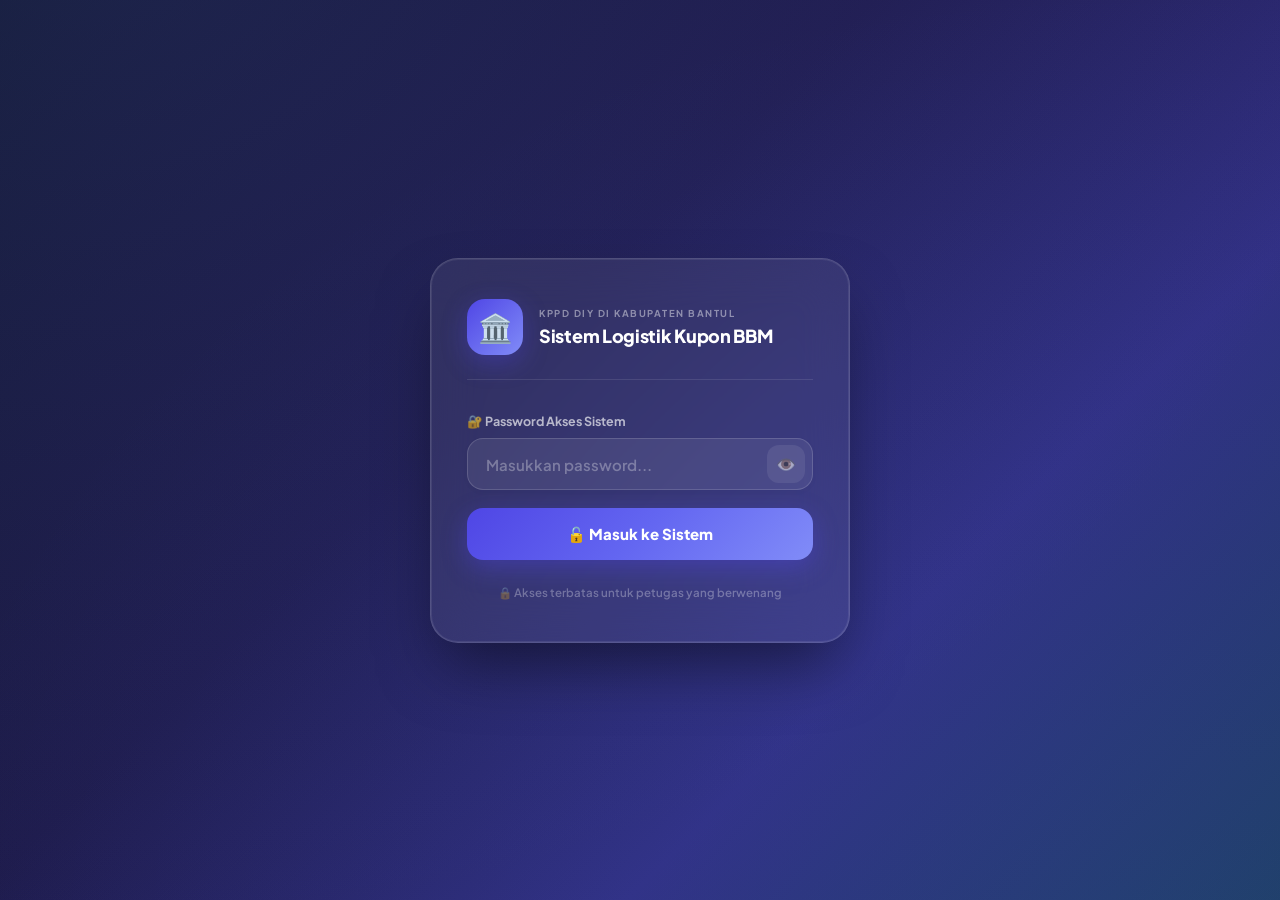
==== commit c673445d: "Add files via upload release: ultimate PWA update with notifications, offline sync, network resilien" ====
--- a/index.html
+++ b/index.html
@@ -4,28 +4,32 @@
 <head>
     <meta charset="UTF-8">
     <meta name="viewport" content="width=device-width, initial-scale=1.0, viewport-fit=cover">
-    <meta name="description" content="Sistem Logistik Kupon BBM Operasional KPPD DIY di Kabupaten Bantul — Pengelolaan LPJ Nota SPBU, Rekonsiliasi Intransit, Pasokan, dan Stok Opname Kupon BBM.">
+    <meta name="description"
+        content="Sistem Logistik Kupon BBM Operasional KPPD DIY di Kabupaten Bantul — Pengelolaan LPJ Nota SPBU, Rekonsiliasi Intransit, Pasokan, dan Stok Opname Kupon BBM.">
     <meta name="robots" content="noindex, nofollow">
     <meta name="mobile-web-app-capable" content="yes">
     <meta name="apple-mobile-web-app-capable" content="yes">
     <meta name="apple-mobile-web-app-status-bar-style" content="black-translucent">
     <meta name="theme-color" content="#0f172a">
-    
+
     <!-- Open Graph / WhatsApp Social Sharing Tags -->
     <meta property="og:type" content="website">
     <meta property="og:title" content="Sistem Logistik Kupon BBM — KPPD DIY Kab. Bantul">
-    <meta property="og:description" content="Sistem Manajemen & Rekonsiliasi Logistik Kupon BBM Operasional Kendaraan Dinas KPPD DIY di Kabupaten Bantul.">
+    <meta property="og:description"
+        content="Sistem Manajemen & Rekonsiliasi Logistik Kupon BBM Operasional Kendaraan Dinas KPPD DIY di Kabupaten Bantul.">
     <meta property="og:site_name" content="KPPD DIY di Kab. Bantul">
-    
+
     <!-- Twitter Card Meta -->
     <meta name="twitter:card" content="summary">
     <meta name="twitter:title" content="Sistem Logistik Kupon BBM — KPPD DIY Kab. Bantul">
-    <meta name="twitter:description" content="Sistem Manajemen & Rekonsiliasi Logistik Kupon BBM Operasional Kendaraan Dinas KPPD DIY di Kabupaten Bantul.">
+    <meta name="twitter:description"
+        content="Sistem Manajemen & Rekonsiliasi Logistik Kupon BBM Operasional Kendaraan Dinas KPPD DIY di Kabupaten Bantul.">
 
     <title>Sistem Manajemen & Rekonsiliasi Kupon BBM — KPPD DIY di Kab. Bantul</title>
-    
+
     <!-- Favicon Inline Data URI & Apple Touch Icon -->
-    <link rel="icon" type="image/svg+xml" href="data:image/svg+xml,<svg xmlns=%22http://www.w3.org/2000/svg%22 viewBox=%220 0 100 100%22><text y=%22.9em%22 font-size=%2290%22>🏛️</text></svg>">
+    <link rel="icon" type="image/svg+xml"
+        href="data:image/svg+xml,<svg xmlns=%22http://www.w3.org/2000/svg%22 viewBox=%220 0 100 100%22><text y=%22.9em%22 font-size=%2290%22>🏛️</text></svg>">
     <link rel="apple-touch-icon" href="icons/icon-192.png">
     <meta name="apple-mobile-web-app-title" content="BBM KPPD">
 
@@ -34,7 +38,8 @@
 
     <link rel="preconnect" href="https://fonts.googleapis.com">
     <link rel="preconnect" href="https://fonts.gstatic.com" crossorigin>
-    <link href="https://fonts.googleapis.com/css2?family=Plus+Jakarta+Sans:wght@300;400;500;600;700;800&display=swap" rel="stylesheet">
+    <link href="https://fonts.googleapis.com/css2?family=Plus+Jakarta+Sans:wght@300;400;500;600;700;800&display=swap"
+        rel="stylesheet">
     <script src="https://cdn.tailwindcss.com"></script>
     <script>
         tailwind.config = {
@@ -78,44 +83,70 @@
     <script src="app.js" defer></script>
 </head>
 
-<body class="bg-app-bg text-txt-dark font-sans min-h-screen relative antialiased selection:bg-primary-indigo selection:text-white" style="background-image: radial-gradient(circle at 10% 10%, rgba(79, 70, 229, 0.03) 0%, transparent 40%), radial-gradient(circle at 90% 90%, rgba(16, 185, 129, 0.03) 0%, transparent 40%); padding-top: calc(12px + env(safe-area-inset-top)); padding-bottom: calc(24px + env(safe-area-inset-bottom));">
+<body
+    class="bg-app-bg text-txt-dark font-sans min-h-screen relative antialiased selection:bg-primary-indigo selection:text-white"
+    style="background-image: radial-gradient(circle at 10% 10%, rgba(79, 70, 229, 0.03) 0%, transparent 40%), radial-gradient(circle at 90% 90%, rgba(16, 185, 129, 0.03) 0%, transparent 40%); padding-top: calc(12px + env(safe-area-inset-top)); padding-bottom: calc(24px + env(safe-area-inset-bottom));">
     <!-- Container Toast Notification -->
     <div id="toastContainer" class="toast-container"></div>
 
     <!-- Login Screen Overlay -->
-    <div id="loginScreen" class="login-overlay fixed inset-0 w-screen h-screen bg-gradient-to-br from-brand-dark via-brand-navy to-[#312e81] flex justify-center items-center z-[99999] p-5 overflow-hidden" style="display: flex;">
-        <div class="login-card relative bg-white/5 backdrop-blur-xl border border-white/10 rounded-[28px] p-8 sm:p-10 w-full max-w-[420px] shadow-2xl animate-[loginCardPop_0.5s_cubic-bezier(0.34,1.56,0.64,1)]">
-            <div class="login-header flex items-center gap-3 sm:gap-4 mb-6 sm:mb-8 pb-5 sm:pb-6 border-b border-white/10">
-                <div class="login-logo-icon w-11 h-11 sm:w-14 sm:h-14 rounded-2xl bg-gradient-to-br from-primary-indigo to-[#818cf8] flex items-center justify-center text-[22px] sm:text-[28px] shadow-[0_8px_24px_rgba(79,70,229,0.35)] shrink-0">🏛️</div>
+    <div id="loginScreen"
+        class="login-overlay fixed inset-0 w-screen h-screen bg-gradient-to-br from-brand-dark via-brand-navy to-[#312e81] flex justify-center items-center z-[99999] p-5 overflow-hidden"
+        style="display: flex;">
+        <div
+            class="login-card relative bg-white/5 backdrop-blur-xl border border-white/10 rounded-[28px] p-8 sm:p-10 w-full max-w-[420px] shadow-2xl animate-[loginCardPop_0.5s_cubic-bezier(0.34,1.56,0.64,1)]">
+            <div
+                class="login-header flex items-center gap-3 sm:gap-4 mb-6 sm:mb-8 pb-5 sm:pb-6 border-b border-white/10">
+                <div
+                    class="login-logo-icon w-11 h-11 sm:w-14 sm:h-14 rounded-2xl bg-gradient-to-br from-primary-indigo to-[#818cf8] flex items-center justify-center text-[22px] sm:text-[28px] shadow-[0_8px_24px_rgba(79,70,229,0.35)] shrink-0">
+                    🏛️</div>
                 <div class="login-brand">
-                    <span class="login-sub-title block text-[9.5px] font-bold tracking-[1.5px] uppercase text-white/45 mb-1">PEMDA DIY — KPPD KABUPATEN BANTUL</span>
-                    <h2 class="text-[15px] sm:text-[18px] font-extrabold text-white tracking-tight m-0 leading-snug">Sistem Logistik Kupon BBM</h2>
+                    <span
+                        class="login-sub-title block text-[9.5px] font-bold tracking-[1.5px] uppercase text-white/45 mb-1">KPPD
+                        DIY DI KABUPATEN BANTUL</span>
+                    <h2 class="text-[15px] sm:text-[18px] font-extrabold text-white tracking-tight m-0 leading-snug">
+                        Sistem Logistik Kupon BBM</h2>
                 </div>
             </div>
             <form id="formLogin" class="login-form flex flex-col gap-4 sm:gap-5">
+                <input type="text" name="username" value="admin" autocomplete="username" class="sr-only"
+                    style="display: none;" aria-hidden="true">
                 <div class="login-input-group">
-                    <label for="loginPassword" class="block text-[12.5px] font-bold text-white/65 mb-2">🔐 Password Akses Sistem</label>
+                    <label for="loginPassword" class="block text-[12.5px] font-bold text-white/65 mb-2">🔐 Password
+                        Akses Sistem</label>
                     <div class="login-password-wrapper relative flex items-center">
-                        <input type="password" id="loginPassword" class="w-full min-h-[52px] py-3.5 pr-12 pl-4 bg-white/5 border-[1.5px] border-white/15 rounded-2xl text-white text-[15px] font-semibold outline-none transition-all duration-250 placeholder:text-white/30 focus:border-indigo-500 focus:bg-white/10 focus:ring-4 focus:ring-indigo-500/20" placeholder="Masukkan password..." required autocomplete="current-password">
-                        <button type="button" class="login-toggle-pwd absolute right-2 w-9 h-9 rounded-xl bg-white/5 text-white/50 text-base flex items-center justify-center transition-all duration-200 hover:bg-white/15 hover:text-white" onclick="togglePasswordVisibility()" aria-label="Tampilkan atau sembunyikan password">👁️</button>
-                    </div>
-                </div>
-                <div id="loginError" class="login-error-msg bg-rose-600/15 border border-rose-600/30 text-rose-300 py-3 px-4 rounded-xl text-[13px] font-bold text-center" style="display: none;"></div>
-                <button type="submit" class="login-submit-btn w-full min-h-[52px] py-3.5 px-6 rounded-2xl bg-gradient-to-br from-indigo-600 to-indigo-400 text-white text-[15px] font-extrabold shadow-[0_8px_24px_rgba(79,70,229,0.4)] transition-all duration-250 hover:-translate-y-0.5 hover:shadow-[0_12px_32px_rgba(79,70,229,0.5)] active:translate-y-0 active:shadow-md relative overflow-hidden group" id="loginSubmitBtn">
+                        <input type="password" id="loginPassword"
+                            class="w-full min-h-[52px] py-3.5 pr-12 pl-4 bg-white/5 border-[1.5px] border-white/15 rounded-2xl text-white text-[15px] font-semibold outline-none transition-all duration-250 placeholder:text-white/30 focus:border-indigo-500 focus:bg-white/10 focus:ring-4 focus:ring-indigo-500/20"
+                            placeholder="Masukkan password..." required autocomplete="current-password">
+                        <button type="button"
+                            class="login-toggle-pwd absolute right-2 w-9 h-9 rounded-xl bg-white/5 text-white/50 text-base flex items-center justify-center transition-all duration-200 hover:bg-white/15 hover:text-white"
+                            onclick="togglePasswordVisibility()"
+                            aria-label="Tampilkan atau sembunyikan password">👁️</button>
+                    </div>
+                </div>
+                <div id="loginError"
+                    class="login-error-msg bg-rose-600/15 border border-rose-600/30 text-rose-300 py-3 px-4 rounded-xl text-[13px] font-bold text-center"
+                    style="display: none;"></div>
+                <button type="submit"
+                    class="login-submit-btn w-full min-h-[52px] py-3.5 px-6 rounded-2xl bg-gradient-to-br from-indigo-600 to-indigo-400 text-white text-[15px] font-extrabold shadow-[0_8px_24px_rgba(79,70,229,0.4)] transition-all duration-250 hover:-translate-y-0.5 hover:shadow-[0_12px_32px_rgba(79,70,229,0.5)] active:translate-y-0 active:shadow-md relative overflow-hidden group"
+                    id="loginSubmitBtn">
                     <span class="login-btn-text">🔓 Masuk ke Sistem</span>
                     <span class="login-btn-loading" style="display: none;">⏳ Memverifikasi...</span>
                 </button>
             </form>
             <div class="login-footer-text mt-6 text-center">
-                <p class="text-[11.5px] font-semibold text-white/30 m-0">🔒 Akses terbatas untuk petugas yang berwenang</p>
+                <p class="text-[11.5px] font-semibold text-white/30 m-0">🔒 Akses terbatas untuk petugas yang berwenang
+                </p>
             </div>
         </div>
     </div>
 
     <!-- Modal Lightbox Viewer Nota -->
-    <div id="photoViewerModal" class="image-modal-overlay" style="display: none;" role="dialog" aria-labelledby="modalPhotoTitle" aria-modal="true">
+    <div id="photoViewerModal" class="image-modal-overlay" style="display: none;" role="dialog"
+        aria-labelledby="modalPhotoTitle" aria-modal="true">
         <div class="image-modal-card">
-            <button class="close-modal-btn" onclick="tutupModalFoto()" aria-label="Tutup modal pratinjau foto">&times;</button>
+            <button class="close-modal-btn" onclick="tutupModalFoto()"
+                aria-label="Tutup modal pratinjau foto">&times;</button>
             <div class="modal-header">
                 <h3 id="modalPhotoTitle">Detail Bukti Nota SPBU</h3>
             </div>
@@ -128,9 +159,10 @@
     <!-- Modal Edit Nota -->
     <div id="editNotaModal" class="image-modal-overlay" style="display: none;" role="dialog" aria-modal="true">
         <div class="edit-modal-card">
-            <button class="close-modal-btn" onclick="tutupModalEdit()" aria-label="Tutup modal edit nota">&times;</button>
+            <button class="close-modal-btn" onclick="tutupModalEdit()"
+                aria-label="Tutup modal edit nota">&times;</button>
             <div class="modal-header">
-                <h3>✏️ Edit Data Nota LPJ</h3>
+                <h3>✏️ Edit Data Nota</h3>
             </div>
             <form id="formEditNota" class="app-form">
                 <input type="hidden" id="editNotaRowIndex">
@@ -172,7 +204,8 @@
                 </div>
                 <div class="form-row" style="gap: 10px;">
                     <button type="submit" class="btn-primary" style="flex:1;">💾 Simpan Perubahan</button>
-                    <button type="button" class="btn-action outline" style="flex:0 0 auto;" onclick="tutupModalEdit()">Batal</button>
+                    <button type="button" class="btn-action outline" style="flex:0 0 auto;"
+                        onclick="tutupModalEdit()">Batal</button>
                 </div>
             </form>
         </div>
@@ -185,7 +218,8 @@
             <h3 id="confirmDeleteTitle">Konfirmasi Hapus</h3>
             <p id="confirmDeleteMsg">Apakah Anda yakin ingin menghapus data ini? Data akan diarsipkan.</p>
             <div class="confirm-btn-group">
-                <button type="button" class="btn-danger" id="confirmDeleteBtn" onclick="eksekusiHapus()">🗑️ Ya, Hapus</button>
+                <button type="button" class="btn-danger" id="confirmDeleteBtn" onclick="eksekusiHapus()">🗑️ Ya,
+                    Hapus</button>
                 <button type="button" class="btn-action outline" onclick="tutupModalHapus()">Batal</button>
             </div>
         </div>
@@ -221,7 +255,10 @@
                 </div>
 
                 <div class="ba-body">
-                    <p>Pada hari ini, <strong id="baHariTanggal">Jumat, 07 Agustus 2026</strong>, telah dilakukan Rekonsiliasi Fisik dan Penyeimbangan Stok Kupon Bahan Bakar Minyak (BBM) Operasional Kendaraan Dinas pada Kantor Pelayanan Pajak Daerah (KPPD) DIY di Kabupaten Bantul dengan rincian sebagai berikut:</p>
+                    <p>Pada hari ini, <strong id="baHariTanggal">Jumat, 07 Agustus 2026</strong>, telah dilakukan
+                        Rekonsiliasi Fisik dan Penyeimbangan Stok Kupon Bahan Bakar Minyak (BBM) Operasional Kendaraan
+                        Dinas pada Kantor Pelayanan Pajak Daerah (KPPD) DIY di Kabupaten Bantul dengan rincian sebagai
+                        berikut:</p>
 
                     <table class="ba-table">
                         <thead>
@@ -252,7 +289,9 @@
                         </div>
                     </div>
 
-                    <p class="ba-catatan">Catatan / Keterangan Tambahan: <span id="baCatatanText">Seluruh fisik kupon BBM di brankas telah dihitung dengan cermat dan sesuai dengan catatan pembukuan logistik operasional.</span></p>
+                    <p class="ba-catatan">Catatan / Keterangan Tambahan: <span id="baCatatanText">Seluruh fisik kupon
+                            BBM di brankas telah dihitung dengan cermat dan sesuai dengan catatan pembukuan logistik
+                            operasional.</span></p>
 
                     <div class="ba-signatures">
                         <div class="sig-box">
@@ -283,66 +322,107 @@
     <div class="w-full max-w-[1440px] mx-auto px-4 sm:px-5" id="mainContainer" style="display: none;">
 
         <!-- Header Banner KPPD Bantul -->
-        <header class="bg-gradient-to-br from-brand-dark via-brand-navy to-[#312e81] text-white p-4 md:p-[18px_24px] rounded-[22px] flex flex-col md:flex-row justify-between md:items-center gap-4 mb-[18px] shadow-lg relative overflow-hidden border border-white/10 w-full">
+        <header
+            class="bg-gradient-to-br from-brand-dark via-brand-navy to-[#312e81] text-white p-4 md:p-[18px_24px] rounded-[22px] flex flex-col md:flex-row justify-between md:items-center gap-4 mb-[18px] shadow-lg relative overflow-hidden border border-white/10 w-full">
             <!-- decorative background blur -->
-            <div class="absolute -top-1/2 -right-[10%] w-[220px] h-[220px] bg-[radial-gradient(circle,rgba(99,102,241,0.25)_0%,rgba(6,182,212,0)_70%)] rounded-full blur-[35px] pointer-events-none z-0"></div>
-            
+            <div
+                class="absolute -top-1/2 -right-[10%] w-[220px] h-[220px] bg-[radial-gradient(circle,rgba(99,102,241,0.25)_0%,rgba(6,182,212,0)_70%)] rounded-full blur-[35px] pointer-events-none z-0">
+            </div>
+
             <div class="flex items-center gap-[14px] z-10 relative">
-                <div class="w-11 h-11 bg-white/10 rounded-[14px] flex items-center justify-center text-[22px] backdrop-blur-md border border-white/25 shrink-0">🏛️</div>
+                <div
+                    class="w-11 h-11 bg-white/10 rounded-[14px] flex items-center justify-center text-[22px] backdrop-blur-md border border-white/25 shrink-0">
+                    🏛️</div>
                 <div>
-                    <span class="block text-[10px] tracking-[1.2px] text-amber-500 font-extrabold uppercase mb-0.5">PEMDA DIY — KPPD KABUPATEN BANTUL</span>
-                    <h1 class="text-[17px] font-extrabold tracking-[-0.3px] text-white m-0">Sistem Logistik Kupon BBM</h1>
+                    <span class="block text-[10px] tracking-[1.2px] text-amber-500 font-extrabold uppercase mb-0.5">KPPD
+                        DIY DI KABUPATEN BANTUL</span>
+                    <h1 class="text-[17px] font-extrabold tracking-[-0.3px] text-white m-0">Sistem Logistik Kupon BBM
+                    </h1>
                 </div>
             </div>
             <div class="flex items-center gap-2.5 z-10 relative flex-wrap">
-                <button type="button" class="bg-white/10 border border-white/20 text-white px-3.5 py-1.5 rounded-full text-xs font-bold cursor-pointer inline-flex items-center gap-1.5 backdrop-blur-md transition-all duration-200 hover:bg-white/20 hover:-translate-y-px" onclick="muatDataDariSpreadsheet()" title="Sinkronkan Data Cloud">
+                <button type="button"
+                    class="bg-white/10 border border-white/20 text-white px-3.5 py-1.5 rounded-full text-xs font-bold cursor-pointer inline-flex items-center gap-1.5 backdrop-blur-md transition-all duration-200 hover:bg-white/20 hover:-translate-y-px"
+                    onclick="muatDataDariSpreadsheet()" title="Sinkronkan Data Cloud">
                     <span>🔄</span> <span class="action-text">Sync Cloud</span>
                 </button>
-                <button type="button" class="bg-amber-500/25 border border-amber-500/40 text-amber-100 px-3.5 py-1.5 rounded-full text-xs font-bold cursor-pointer inline-flex items-center gap-1.5 backdrop-blur-md transition-all duration-200 hover:bg-amber-500/45 hover:-translate-y-px" id="btnEnableNotif" onclick="mintaIzinNotifikasi()" title="Aktifkan Notifikasi System HP">
+                <button type="button"
+                    class="bg-amber-500/25 border border-amber-500/40 text-amber-100 px-3.5 py-1.5 rounded-full text-xs font-bold cursor-pointer inline-flex items-center gap-1.5 backdrop-blur-md transition-all duration-200 hover:bg-amber-500/45 hover:-translate-y-px"
+                    id="btnEnableNotif" onclick="mintaIzinNotifikasi()" title="Aktifkan Notifikasi System HP">
                     <span>🔔</span> <span class="action-text" id="notifStatusText">Notif HP</span>
                 </button>
-                <button type="button" class="bg-emerald-500/25 border border-emerald-500/40 text-white px-3.5 py-1.5 rounded-full text-xs font-bold cursor-pointer inline-flex items-center gap-1.5 backdrop-blur-md transition-all duration-200 hover:bg-emerald-500/40 hover:-translate-y-px" onclick="bukaModalCetakBA()" title="Cetak Berita Acara Rekonsiliasi">
+                <button type="button"
+                    class="bg-emerald-500/25 border border-emerald-500/40 text-white px-3.5 py-1.5 rounded-full text-xs font-bold cursor-pointer inline-flex items-center gap-1.5 backdrop-blur-md transition-all duration-200 hover:bg-emerald-500/40 hover:-translate-y-px"
+                    onclick="bukaModalCetakBA()" title="Cetak Berita Acara Rekonsiliasi">
                     <span>🖨️</span> <span class="action-text">Cetak BA</span>
                 </button>
-                <button type="button" class="text-rose-300 border border-rose-600/30 bg-transparent px-3.5 py-1.5 rounded-full text-xs font-bold cursor-pointer inline-flex items-center gap-1.5 backdrop-blur-md transition-all duration-200 hover:bg-rose-600/15 hover:text-rose-400 hover:border-rose-600/50 hover:-translate-y-px" onclick="handleLogout()" title="Keluar dari Sistem">
+                <button type="button"
+                    class="text-rose-300 border border-rose-600/30 bg-transparent px-3.5 py-1.5 rounded-full text-xs font-bold cursor-pointer inline-flex items-center gap-1.5 backdrop-blur-md transition-all duration-200 hover:bg-rose-600/15 hover:text-rose-400 hover:border-rose-600/50 hover:-translate-y-px"
+                    onclick="handleLogout()" title="Keluar dari Sistem">
                     <span>🚪</span> <span class="action-text">Logout</span>
                 </button>
-                <div class="bg-white/10 border border-white/20 px-3 py-1.5 rounded-full text-[11px] font-bold flex items-center gap-2 text-slate-200 md:ml-2" id="netStatusBadge" title="Status Koneksi Jaringan Cloud">
-                    <span class="w-2 h-2 bg-emerald-500 rounded-full shadow-[0_0_8px_#10b981] animate-[pulseGlow_2s_infinite]" id="netStatusDot"></span> <span class="status-text" id="netStatusText">Sistem Online</span>
+                <div class="bg-white/10 border border-white/20 px-3 py-1.5 rounded-full text-[11px] font-bold flex items-center gap-2 text-slate-200 md:ml-2"
+                    id="netStatusBadge" title="Status Koneksi Jaringan Cloud">
+                    <span
+                        class="w-2 h-2 bg-emerald-500 rounded-full shadow-[0_0_8px_#10b981] animate-[pulseGlow_2s_infinite]"
+                        id="netStatusDot"></span> <span class="status-text" id="netStatusText">Sistem Online</span>
                 </div>
             </div>
         </header>
 
         <!-- Dashboard Stat Cards -->
         <section class="grid grid-cols-1 sm:grid-cols-3 gap-4 mb-5 w-full animate-fade-up">
-            <div class="group bg-white rounded-[20px] p-5 flex items-center gap-4 shadow-sm border border-app-border border-l-4 border-l-primary-indigo relative overflow-hidden transition-all duration-300 ease-spring hover:-translate-y-1.5 hover:shadow-xl hover:border-primary-indigo/30">
-                <div class="w-12 h-12 rounded-2xl flex items-center justify-center text-[22px] shrink-0 bg-primary-light text-primary-indigo shadow-inner transition-transform duration-300 ease-spring group-hover:scale-110 group-hover:rotate-6">📦</div>
+            <div
+                class="group bg-white rounded-[20px] p-5 flex items-center gap-4 shadow-sm border border-app-border border-l-4 border-l-primary-indigo relative overflow-hidden transition-all duration-300 ease-spring hover:-translate-y-1.5 hover:shadow-xl hover:border-primary-indigo/30">
+                <div
+                    class="w-12 h-12 rounded-2xl flex items-center justify-center text-[22px] shrink-0 bg-primary-light text-primary-indigo shadow-inner transition-transform duration-300 ease-spring group-hover:scale-110 group-hover:rotate-6">
+                    📦</div>
                 <div class="z-10 relative">
-                    <span class="text-[11px] font-extrabold text-txt-muted uppercase tracking-[0.6px] mb-0.5 block">Stok Fisik Brankas</span>
-                    <div id="summaryStokBrankas" class="text-[21px] font-extrabold text-txt-dark tracking-tight">0 Lembar</div>
+                    <span class="text-[11px] font-extrabold text-txt-muted uppercase tracking-[0.6px] mb-0.5 block">Stok
+                        Fisik Brankas</span>
+                    <div id="summaryStokBrankas" class="text-[21px] font-extrabold text-txt-dark tracking-tight">0
+                        Lembar</div>
                     <span id="summaryStokBrankasRp" class="text-[12.5px] font-bold text-txt-muted">Rp0</span>
                 </div>
-                <div class="absolute -right-4 -bottom-4 w-20 h-20 bg-primary-indigo/10 rounded-full blur-xl pointer-events-none transition-all duration-300 group-hover:scale-150"></div>
-            </div>
-
-            <div class="group bg-white rounded-[20px] p-5 flex items-center gap-4 shadow-sm border border-app-border border-l-4 border-l-accent-gold relative overflow-hidden transition-all duration-300 ease-spring hover:-translate-y-1.5 hover:shadow-xl hover:border-accent-gold/30">
-                <div class="w-12 h-12 rounded-2xl flex items-center justify-center text-[22px] shrink-0 bg-accent-light text-accent-gold shadow-inner transition-transform duration-300 ease-spring group-hover:scale-110 group-hover:-rotate-6">🚚</div>
+                <div
+                    class="absolute -right-4 -bottom-4 w-20 h-20 bg-primary-indigo/10 rounded-full blur-xl pointer-events-none transition-all duration-300 group-hover:scale-150">
+                </div>
+            </div>
+
+            <div
+                class="group bg-white rounded-[20px] p-5 flex items-center gap-4 shadow-sm border border-app-border border-l-4 border-l-accent-gold relative overflow-hidden transition-all duration-300 ease-spring hover:-translate-y-1.5 hover:shadow-xl hover:border-accent-gold/30">
+                <div
+                    class="w-12 h-12 rounded-2xl flex items-center justify-center text-[22px] shrink-0 bg-accent-light text-accent-gold shadow-inner transition-transform duration-300 ease-spring group-hover:scale-110 group-hover:-rotate-6">
+                    🚚</div>
                 <div class="z-10 relative">
-                    <span class="text-[11px] font-extrabold text-txt-muted uppercase tracking-[0.6px] mb-0.5 block">Dibawa Pemohon (Intransit)</span>
-                    <div id="summaryStokIntransit" class="text-[21px] font-extrabold text-txt-dark tracking-tight">0 Lembar</div>
+                    <span
+                        class="text-[11px] font-extrabold text-txt-muted uppercase tracking-[0.6px] mb-0.5 block">Dibawa
+                        Pemohon (Intransit)</span>
+                    <div id="summaryStokIntransit" class="text-[21px] font-extrabold text-txt-dark tracking-tight">0
+                        Lembar</div>
                     <span id="summaryStokIntransitRp" class="text-[12.5px] font-bold text-txt-muted">Rp0</span>
                 </div>
-                <div class="absolute -right-4 -bottom-4 w-20 h-20 bg-amber-500/10 rounded-full blur-xl pointer-events-none transition-all duration-300 group-hover:scale-150"></div>
-            </div>
-
-            <div class="group bg-white rounded-[20px] p-5 flex items-center gap-4 shadow-sm border border-app-border border-l-4 border-l-success-emerald relative overflow-hidden transition-all duration-300 ease-spring hover:-translate-y-1.5 hover:shadow-xl hover:border-success-emerald/30">
-                <div class="w-12 h-12 rounded-2xl flex items-center justify-center text-[22px] shrink-0 bg-success-light text-success-emerald shadow-inner transition-transform duration-300 ease-spring group-hover:scale-110 group-hover:rotate-6">🧾</div>
+                <div
+                    class="absolute -right-4 -bottom-4 w-20 h-20 bg-amber-500/10 rounded-full blur-xl pointer-events-none transition-all duration-300 group-hover:scale-150">
+                </div>
+            </div>
+
+            <div
+                class="group bg-white rounded-[20px] p-5 flex items-center gap-4 shadow-sm border border-app-border border-l-4 border-l-success-emerald relative overflow-hidden transition-all duration-300 ease-spring hover:-translate-y-1.5 hover:shadow-xl hover:border-success-emerald/30">
+                <div
+                    class="w-12 h-12 rounded-2xl flex items-center justify-center text-[22px] shrink-0 bg-success-light text-success-emerald shadow-inner transition-transform duration-300 ease-spring group-hover:scale-110 group-hover:rotate-6">
+                    🧾</div>
                 <div class="z-10 relative">
-                    <span class="text-[11px] font-extrabold text-txt-muted uppercase tracking-[0.6px] mb-0.5 block">Pengeluaran Riil (Ada LPJ)</span>
-                    <div id="summaryTotalTerpakai" class="text-[21px] font-extrabold text-txt-dark tracking-tight">0 Lembar</div>
+                    <span
+                        class="text-[11px] font-extrabold text-txt-muted uppercase tracking-[0.6px] mb-0.5 block">Pengeluaran
+                        Riil</span>
+                    <div id="summaryTotalTerpakai" class="text-[21px] font-extrabold text-txt-dark tracking-tight">0
+                        Lembar</div>
                     <span id="summaryTotalTerpakaiRp" class="text-[12.5px] font-bold text-txt-muted">Rp0</span>
                 </div>
-                <div class="absolute -right-4 -bottom-4 w-20 h-20 bg-emerald-500/10 rounded-full blur-xl pointer-events-none transition-all duration-300 group-hover:scale-150"></div>
+                <div
+                    class="absolute -right-4 -bottom-4 w-20 h-20 bg-emerald-500/10 rounded-full blur-xl pointer-events-none transition-all duration-300 group-hover:scale-150">
+                </div>
             </div>
         </section>
 
@@ -352,11 +432,18 @@
         </section>
 
         <!-- MAIN PAGE SWITCHER (STICKY TAB DI MOBILE & DESKTOP) -->
-        <nav class="flex lg:hidden bg-white/90 backdrop-blur-xl border border-app-border rounded-[18px] p-1.5 mb-4 gap-1.5 shadow-md sticky top-[calc(8px+env(safe-area-inset-top))] z-[90] w-full" role="tablist" aria-label="Navigasi Halaman Utama Mobile">
-            <button class="flex-1 min-h-[44px] py-2 px-3.5 border-none rounded-[14px] bg-transparent text-[13px] font-bold text-txt-muted cursor-pointer transition-all duration-250 flex items-center justify-center gap-2 whitespace-nowrap [&.active]:bg-gradient-to-br [&.active]:from-brand-dark [&.active]:to-brand-navy [&.active]:text-white [&.active]:font-extrabold [&.active]:shadow-[0_4px_14px_rgba(15,23,42,0.25)] active" id="navBtnForm" role="tab" aria-selected="true" aria-controls="formPageSection" onclick="switchMainPage('formPage')">
+        <nav class="flex lg:hidden bg-white/90 backdrop-blur-xl border border-app-border rounded-[18px] p-1.5 mb-4 gap-1.5 shadow-md sticky top-[calc(8px+env(safe-area-inset-top))] z-[90] w-full"
+            role="tablist" aria-label="Navigasi Halaman Utama Mobile">
+            <button
+                class="flex-1 min-h-[44px] py-2 px-3.5 border-none rounded-[14px] bg-transparent text-[13px] font-bold text-txt-muted cursor-pointer transition-all duration-250 flex items-center justify-center gap-2 whitespace-nowrap [&.active]:bg-gradient-to-br [&.active]:from-brand-dark [&.active]:to-brand-navy [&.active]:text-white [&.active]:font-extrabold [&.active]:shadow-[0_4px_14px_rgba(15,23,42,0.25)] active"
+                id="navBtnForm" role="tab" aria-selected="true" aria-controls="formPageSection"
+                onclick="switchMainPage('formPage')">
                 📝 Input Transaksi
             </button>
-            <button class="flex-1 min-h-[44px] py-2 px-3.5 border-none rounded-[14px] bg-transparent text-[13px] font-bold text-txt-muted cursor-pointer transition-all duration-250 flex items-center justify-center gap-2 whitespace-nowrap [&.active]:bg-gradient-to-br [&.active]:from-brand-dark [&.active]:to-brand-navy [&.active]:text-white [&.active]:font-extrabold [&.active]:shadow-[0_4px_14px_rgba(15,23,42,0.25)]" id="navBtnTable" role="tab" aria-selected="false" aria-controls="tablePageSection" onclick="switchMainPage('tablePage')">
+            <button
+                class="flex-1 min-h-[44px] py-2 px-3.5 border-none rounded-[14px] bg-transparent text-[13px] font-bold text-txt-muted cursor-pointer transition-all duration-250 flex items-center justify-center gap-2 whitespace-nowrap [&.active]:bg-gradient-to-br [&.active]:from-brand-dark [&.active]:to-brand-navy [&.active]:text-white [&.active]:font-extrabold [&.active]:shadow-[0_4px_14px_rgba(15,23,42,0.25)]"
+                id="navBtnTable" role="tab" aria-selected="false" aria-controls="tablePageSection"
+                onclick="switchMainPage('tablePage')">
                 📊 Data & Laporan
             </button>
         </nav>
@@ -364,19 +451,32 @@
         <div class="grid grid-cols-1 lg:grid-cols-[410px_minmax(0,1fr)] gap-5 items-start w-full">
 
             <!-- PAGE 1: SIDEBAR FORM INPUT -->
-            <aside class="bg-white rounded-[22px] p-5 border border-app-border shadow-md min-w-0 lg:sticky lg:top-5 lg:max-h-[calc(100vh-40px)] lg:overflow-y-auto" id="formPageSection">
-                <div class="grid grid-cols-5 bg-slate-100 p-1 rounded-2xl mb-[18px] gap-0.5 border border-app-border w-full">
-                    <button class="w-full min-h-[42px] py-2 px-0.5 border-none bg-transparent text-[11.5px] font-bold text-txt-muted rounded-xl cursor-pointer transition-all duration-200 text-center whitespace-nowrap overflow-hidden text-ellipsis flex items-center justify-center tab-btn active [&.active]:bg-white [&.active]:text-primary-indigo [&.active]:shadow-[0_3px_10px_rgba(0,0,0,0.07)] [&.active]:font-extrabold" id="btnTab1" onclick="switchTab('tabNota')">📝 LPJ Nota</button>
-                    <button class="w-full min-h-[42px] py-2 px-0.5 border-none bg-transparent text-[11.5px] font-bold text-txt-muted rounded-xl cursor-pointer transition-all duration-200 text-center whitespace-nowrap overflow-hidden text-ellipsis flex items-center justify-center tab-btn [&.active]:bg-white [&.active]:text-primary-indigo [&.active]:shadow-[0_3px_10px_rgba(0,0,0,0.07)] [&.active]:font-extrabold" id="btnTab2" onclick="switchTab('tabPemohon')">🤝 Serah</button>
-                    <button class="w-full min-h-[42px] py-2 px-0.5 border-none bg-transparent text-[11.5px] font-bold text-txt-muted rounded-xl cursor-pointer transition-all duration-200 text-center whitespace-nowrap overflow-hidden text-ellipsis flex items-center justify-center tab-btn [&.active]:bg-white [&.active]:text-primary-indigo [&.active]:shadow-[0_3px_10px_rgba(0,0,0,0.07)] [&.active]:font-extrabold" id="btnTab3" onclick="switchTab('tabRetur')">↩️ Retur</button>
-                    <button class="w-full min-h-[42px] py-2 px-0.5 border-none bg-transparent text-[11.5px] font-bold text-txt-muted rounded-xl cursor-pointer transition-all duration-200 text-center whitespace-nowrap overflow-hidden text-ellipsis flex items-center justify-center tab-btn [&.active]:bg-white [&.active]:text-primary-indigo [&.active]:shadow-[0_3px_10px_rgba(0,0,0,0.07)] [&.active]:font-extrabold" id="btnTab4" onclick="switchTab('tabPembelian')">🛍️ Pasokan</button>
-                    <button class="w-full min-h-[42px] py-2 px-0.5 border-none bg-transparent text-[11.5px] font-bold text-txt-muted rounded-xl cursor-pointer transition-all duration-200 text-center whitespace-nowrap overflow-hidden text-ellipsis flex items-center justify-center tab-btn highlight-tab [&.active]:bg-brand-dark [&.active]:text-white [&.active]:shadow-[0_3px_10px_rgba(0,0,0,0.07)] [&.active]:font-extrabold" id="btnTab5" onclick="switchTab('tabOpname')">📋 Opname</button>
+            <aside
+                class="bg-white rounded-[22px] p-5 border border-app-border shadow-md min-w-0 lg:sticky lg:top-5 lg:max-h-[calc(100vh-40px)] lg:overflow-y-auto"
+                id="formPageSection">
+                <div
+                    class="grid grid-cols-5 bg-slate-100 p-1 rounded-2xl mb-[18px] gap-0.5 border border-app-border w-full">
+                    <button
+                        class="w-full min-h-[42px] py-2 px-0.5 border-none bg-transparent text-[11.5px] font-bold text-txt-muted rounded-xl cursor-pointer transition-all duration-200 text-center whitespace-nowrap overflow-hidden text-ellipsis flex items-center justify-center tab-btn active [&.active]:bg-white [&.active]:text-primary-indigo [&.active]:shadow-[0_3px_10px_rgba(0,0,0,0.07)] [&.active]:font-extrabold"
+                        id="btnTab1" onclick="switchTab('tabNota')">📝 Nota</button>
+                    <button
+                        class="w-full min-h-[42px] py-2 px-0.5 border-none bg-transparent text-[11.5px] font-bold text-txt-muted rounded-xl cursor-pointer transition-all duration-200 text-center whitespace-nowrap overflow-hidden text-ellipsis flex items-center justify-center tab-btn [&.active]:bg-white [&.active]:text-primary-indigo [&.active]:shadow-[0_3px_10px_rgba(0,0,0,0.07)] [&.active]:font-extrabold"
+                        id="btnTab2" onclick="switchTab('tabPemohon')">🤝 Serah</button>
+                    <button
+                        class="w-full min-h-[42px] py-2 px-0.5 border-none bg-transparent text-[11.5px] font-bold text-txt-muted rounded-xl cursor-pointer transition-all duration-200 text-center whitespace-nowrap overflow-hidden text-ellipsis flex items-center justify-center tab-btn [&.active]:bg-white [&.active]:text-primary-indigo [&.active]:shadow-[0_3px_10px_rgba(0,0,0,0.07)] [&.active]:font-extrabold"
+                        id="btnTab3" onclick="switchTab('tabRetur')">↩️ Retur</button>
+                    <button
+                        class="w-full min-h-[42px] py-2 px-0.5 border-none bg-transparent text-[11.5px] font-bold text-txt-muted rounded-xl cursor-pointer transition-all duration-200 text-center whitespace-nowrap overflow-hidden text-ellipsis flex items-center justify-center tab-btn [&.active]:bg-white [&.active]:text-primary-indigo [&.active]:shadow-[0_3px_10px_rgba(0,0,0,0.07)] [&.active]:font-extrabold"
+                        id="btnTab4" onclick="switchTab('tabPembelian')">🛍️ Pasokan</button>
+                    <button
+                        class="w-full min-h-[42px] py-2 px-0.5 border-none bg-transparent text-[11.5px] font-bold text-txt-muted rounded-xl cursor-pointer transition-all duration-200 text-center whitespace-nowrap overflow-hidden text-ellipsis flex items-center justify-center tab-btn highlight-tab [&.active]:bg-brand-dark [&.active]:text-white [&.active]:shadow-[0_3px_10px_rgba(0,0,0,0.07)] [&.active]:font-extrabold"
+                        id="btnTab5" onclick="switchTab('tabOpname')">📋 Opname</button>
                 </div>
 
                 <!-- FORM 1: NOTA SPBU (LPJ) -->
                 <div id="tabNota" class="panel-content active">
                     <div class="panel-title">
-                        <h3>Input Nota BBM SPBU (LPJ)</h3>
+                        <h3>Input Nota BBM SPBU</h3>
                         <p>Unggah foto nota SPBU & atur jumlah voucher fisik yang digunakan.</p>
                     </div>
 
@@ -392,7 +492,8 @@
                             <label class="upload-label">📸 Scan Nota Fisik SPBU</label>
                             <div class="upload-btn-group">
                                 <label for="fileNotaKamera" class="btn-action secondary">📷 Ambil Foto</label>
-                                <input type="file" id="fileNotaKamera" accept="image/*" capture="environment" style="display: none;">
+                                <input type="file" id="fileNotaKamera" accept="image/*" capture="environment"
+                                    style="display: none;">
 
                                 <label for="fileNota" class="btn-action outline">📁 Pilih Galeri</label>
                                 <input type="file" id="fileNota" accept="image/*" style="display: none;">
@@ -506,7 +607,8 @@
                         </div>
                         <div class="form-group">
                             <label for="alasanRetur">📝 Alasan Pengembalian</label>
-                            <input type="text" id="alasanRetur" placeholder="Contoh: Tugas Luar Batal / Sisa Operasional" required>
+                            <input type="text" id="alasanRetur"
+                                placeholder="Contoh: Tugas Luar Batal / Sisa Operasional" required>
                         </div>
                         <button type="submit" class="btn-success full-width">↩️ Kembalikan ke Brankas</button>
                     </form>
@@ -556,7 +658,8 @@
                 <div id="tabOpname" class="panel-content" style="display: none;">
                     <div class="panel-title">
                         <h3>📋 Menu Stok Opname Fisik Kupon</h3>
-                        <p>Penghitungan fisik fisik voucher kertas brankas secara langsung & pencatatan selisih audit.</p>
+                        <p>Penghitungan fisik fisik voucher kertas brankas secara langsung & pencatatan selisih audit.
+                        </p>
                     </div>
 
                     <form id="formStokOpname" class="app-form">
@@ -574,10 +677,12 @@
 
                         <div class="form-group">
                             <label for="keteranganOpname">📝 Berita Acara / Keterangan Audit</label>
-                            <input type="text" id="keteranganOpname" placeholder="Contoh: Opname Rutin Bulanan Agustus / Penyeimbangan Fisik" required>
-                        </div>
-
-                        <button type="submit" class="btn-primary full-width" style="background: linear-gradient(135deg, #0f172a 0%, #334155 100%);">
+                            <input type="text" id="keteranganOpname"
+                                placeholder="Contoh: Opname Rutin Bulanan Agustus / Penyeimbangan Fisik" required>
+                        </div>
+
+                        <button type="submit" class="btn-primary full-width"
+                            style="background: linear-gradient(135deg, #0f172a 0%, #334155 100%);">
                             📊 Simpan Hasil Stok Opname & Sesuaikan Stok
                         </button>
                     </form>
@@ -606,12 +711,17 @@
                     <div class="filter-bar">
                         <div class="filter-header-bar">
                             <div class="filter-presets">
-                                <button type="button" class="preset-btn active" id="btnPresetSemua" onclick="setQuickDateFilter('semua')">📅 Semua Data</button>
-                                <button type="button" class="preset-btn" id="btnPresetToday" onclick="setQuickDateFilter('today')">⚡ Hari Ini</button>
-                                <button type="button" class="preset-btn" id="btnPresetThisMonth" onclick="setQuickDateFilter('thisMonth')">🗓️ Bulan Ini</button>
-                                <button type="button" class="preset-btn" id="btnPresetLastMonth" onclick="setQuickDateFilter('lastMonth')">⏮️ Bulan Lalu</button>
-                            </div>
-                            <button type="button" class="btn-reset-filter" onclick="resetAllFilters()">🧹 Reset Filter</button>
+                                <button type="button" class="preset-btn active" id="btnPresetSemua"
+                                    onclick="setQuickDateFilter('semua')">📅 Semua Data</button>
+                                <button type="button" class="preset-btn" id="btnPresetToday"
+                                    onclick="setQuickDateFilter('today')">⚡ Hari Ini</button>
+                                <button type="button" class="preset-btn" id="btnPresetThisMonth"
+                                    onclick="setQuickDateFilter('thisMonth')">🗓️ Bulan Ini</button>
+                                <button type="button" class="preset-btn" id="btnPresetLastMonth"
+                                    onclick="setQuickDateFilter('lastMonth')">⏮️ Bulan Lalu</button>
+                            </div>
+                            <button type="button" class="btn-reset-filter" onclick="resetAllFilters()">🧹 Reset
+                                Filter</button>
                         </div>
 
                         <div class="filter-row-inputs">
@@ -665,11 +775,16 @@
                             </tbody>
                             <tfoot id="tabelFoot">
                                 <tr class="table-summary-row">
-                                    <td colspan="5" style="text-align:right; font-weight:800; font-size:13px; color:#1e293b;">📊 TOTAL SUMMARY FILTER:</td>
-                                    <td class="text-center" id="filterTotalKupon" style="font-weight:800; color:#312e81; font-size:14px;">0 lbr</td>
-                                    <td class="text-right" id="filterTotalRp" style="font-weight:800; color:#059669; font-size:14px;">Rp0</td>
+                                    <td colspan="5"
+                                        style="text-align:right; font-weight:800; font-size:13px; color:#1e293b;">📊
+                                        TOTAL SUMMARY FILTER:</td>
+                                    <td class="text-center" id="filterTotalKupon"
+                                        style="font-weight:800; color:#312e81; font-size:14px;">0 lbr</td>
+                                    <td class="text-right" id="filterTotalRp"
+                                        style="font-weight:800; color:#059669; font-size:14px;">Rp0</td>
                                     <td colspan="2" class="text-center">
-                                        <button type="button" class="btn-scroll-top" onclick="scrollToFilterMenu()" title="Kembali Ke Menu Filter Atas">
+                                        <button type="button" class="btn-scroll-top" onclick="scrollToFilterMenu()"
+                                            title="Kembali Ke Menu Filter Atas">
                                             <span>⬆️</span> <span class="btn-text">Ke Filter</span>
                                         </button>
                                     </td>
@@ -685,7 +800,9 @@
                         <span>💡</span>
                         <div>
                             <strong>Monitoring Kupon Intransit (Pegawai Holding Audit)</strong>
-                            <p>Daftar voucher kertas yang dibawa pegawai dan belum LPJ. Lampiran >3 hari berwarna <span style="color:#d97706; font-weight:800;">Kuning</span>, dan >7 hari berwarna <span style="color:#e11d48; font-weight:800;">Merah</span>.</p>
+                            <p>Daftar voucher kertas yang dibawa pegawai dan belum LPJ. Lampiran >3 hari berwarna <span
+                                    style="color:#d97706; font-weight:800;">Kuning</span>, dan >7 hari berwarna <span
+                                    style="color:#e11d48; font-weight:800;">Merah</span>.</p>
                         </div>
                     </div>
 
@@ -737,7 +854,8 @@
                         <span>📜</span>
                         <div>
                             <strong>Log Riwayat Stok Opname Fisik Brankas</strong>
-                            <p>Catatan histori hasil audit fisik kupon kertas yang pernah dilaksanakan di KPPD Bantul.</p>
+                            <p>Catatan histori hasil audit fisik kupon kertas yang pernah dilaksanakan di KPPD Bantul.
+                            </p>
                         </div>
                     </div>
 
@@ -765,4 +883,4 @@
     </div>
 </body>
 
-</html>
+</html>
--- a/style.css
+++ b/style.css
@@ -1955,6 +1955,8 @@
         backdrop-filter: blur(4px);
         -webkit-backdrop-filter: blur(4px);
         z-index: 9998;
+        cursor: pointer;
+        touch-action: manipulation;
     }
 }
 
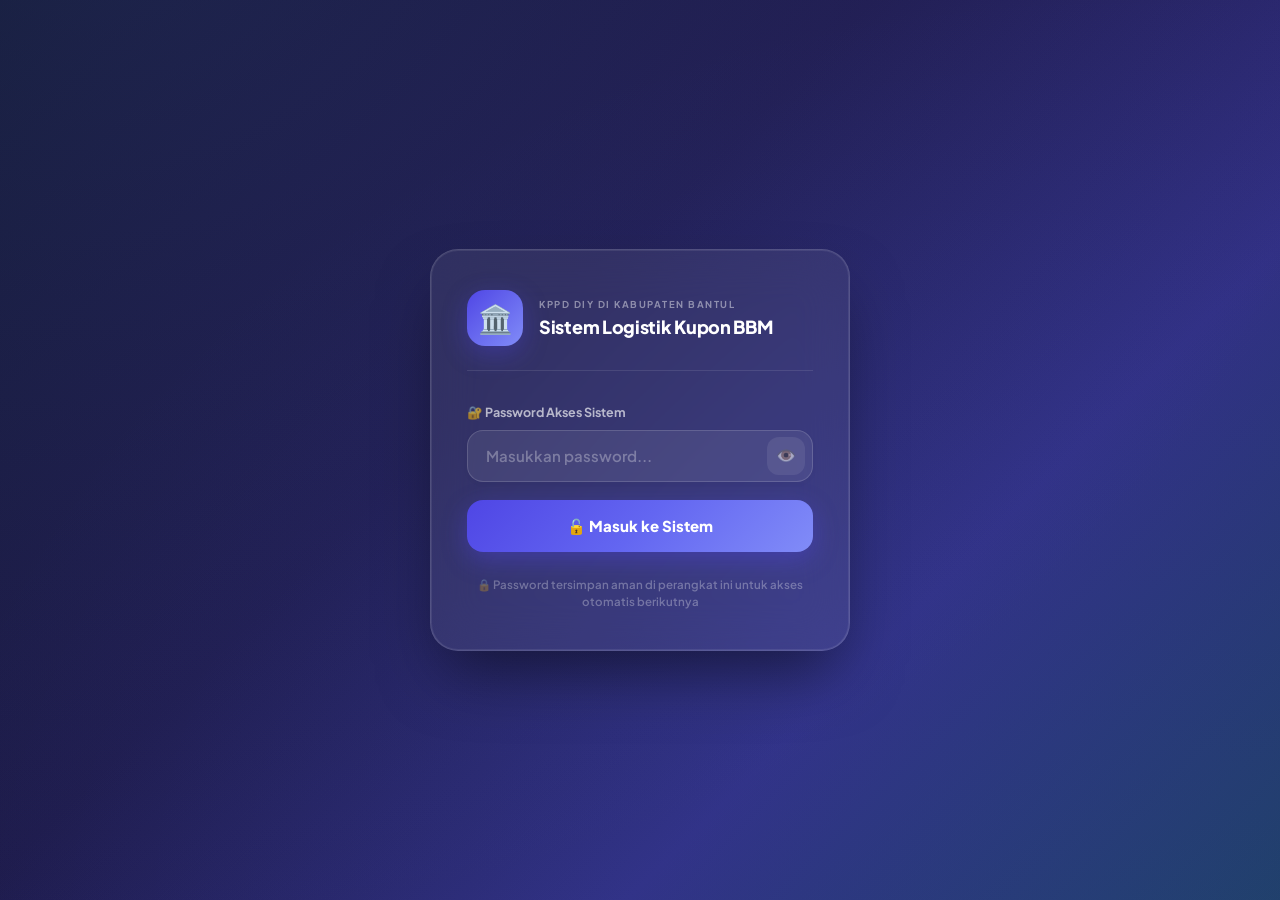
==== commit b48c5cb4: "Add files via upload fix: opname sync, id-based row lookup, filter layout & offline cache v10" ====
--- a/index.html
+++ b/index.html
@@ -135,8 +135,7 @@
                 </button>
             </form>
             <div class="login-footer-text mt-6 text-center">
-                <p class="text-[11.5px] font-semibold text-white/30 m-0">🔒 Akses terbatas untuk petugas yang berwenang
-                </p>
+                <p class="text-[11.5px] font-semibold text-white/40 m-0">🔒 Password tersimpan aman di perangkat ini untuk akses otomatis berikutnya</p>
             </div>
         </div>
     </div>
@@ -342,9 +341,10 @@
             </div>
             <div class="flex items-center gap-2.5 z-10 relative flex-wrap">
                 <button type="button"
+                    id="btnSyncCloud"
                     class="bg-white/10 border border-white/20 text-white px-3.5 py-1.5 rounded-full text-xs font-bold cursor-pointer inline-flex items-center gap-1.5 backdrop-blur-md transition-all duration-200 hover:bg-white/20 hover:-translate-y-px"
                     onclick="muatDataDariSpreadsheet()" title="Sinkronkan Data Cloud">
-                    <span>🔄</span> <span class="action-text">Sync Cloud</span>
+                    <span id="iconSyncCloud" class="inline-block transition-transform">🔄</span> <span class="action-text">Sync Cloud</span>
                 </button>
                 <button type="button"
                     class="bg-amber-500/25 border border-amber-500/40 text-amber-100 px-3.5 py-1.5 rounded-full text-xs font-bold cursor-pointer inline-flex items-center gap-1.5 backdrop-blur-md transition-all duration-200 hover:bg-amber-500/45 hover:-translate-y-px"
--- a/style.css
+++ b/style.css
@@ -849,21 +849,44 @@
 
 .filter-row-inputs {
     display: grid;
-    grid-template-columns: minmax(130px, 1fr) minmax(130px, 1fr) minmax(160px, 1.2fr) minmax(210px, 1.6fr) minmax(160px, 1.2fr);
+    grid-template-columns: minmax(135px, 1fr) minmax(135px, 1fr) minmax(170px, 1.2fr) minmax(200px, 1.6fr) minmax(185px, 1.3fr);
     gap: 12px;
     align-items: flex-end;
     width: 100%;
 }
 
-@media (max-width: 1100px) {
+@media (max-width: 1320px) {
     .filter-row-inputs {
         grid-template-columns: repeat(3, 1fr);
     }
-}
-
-@media (max-width: 640px) {
+    .filter-item.item-search {
+        grid-column: span 2;
+    }
+    .filter-item.item-sort {
+        grid-column: span 1;
+    }
+}
+
+@media (max-width: 768px) {
+    .filter-row-inputs {
+        grid-template-columns: 1fr 1fr;
+    }
+    .filter-item.item-select,
+    .filter-item.item-search,
+    .filter-item.item-sort {
+        grid-column: span 2;
+    }
+}
+
+@media (max-width: 480px) {
     .filter-row-inputs {
         grid-template-columns: 1fr;
+    }
+    .filter-item.item-date,
+    .filter-item.item-search,
+    .filter-item.item-select,
+    .filter-item.item-sort {
+        grid-column: span 1;
     }
 }
 
@@ -892,26 +915,27 @@
 
 .filter-item input[type="date"],
 .filter-item input[type="text"],
-.filter-item select {
+.filter-item select,
+.filter-item .custom-select-trigger {
     height: 46px !important;
     min-height: 46px !important;
     max-height: 46px !important;
-    padding: 0 14px;
-    border-radius: 12px;
-    font-size: 13px;
-    font-weight: 700;
-    color: var(--text-dark);
-    background-color: #ffffff;
-    border: 1.5px solid #cbd5e1;
-    box-shadow: 0 2px 4px rgba(15, 23, 42, 0.03);
-    white-space: nowrap;
-    overflow: hidden;
-    text-overflow: ellipsis;
-    width: 100%;
+    padding: 0 14px !important;
+    border-radius: 12px !important;
+    font-size: 13px !important;
+    font-weight: 700 !important;
+    color: var(--text-dark) !important;
+    background-color: #ffffff !important;
+    border: 1.5px solid #cbd5e1 !important;
+    box-shadow: 0 2px 4px rgba(15, 23, 42, 0.03) !important;
+    white-space: nowrap !important;
+    overflow: hidden !important;
+    text-overflow: ellipsis !important;
+    width: 100% !important;
 }
 
 .filter-item select {
-    padding-right: 36px;
+    padding-right: 36px !important;
     background-position: right 12px center;
     background-size: 14px;
 }
@@ -1440,12 +1464,13 @@
 .custom-select-trigger {
     width: 100%;
     min-height: 46px;
-    padding: 11px 16px;
+    height: 46px;
+    padding: 0 14px;
     border: 1.5px solid #cbd5e1;
-    border-radius: 14px;
+    border-radius: 12px;
     background-color: #ffffff;
     color: var(--text-dark);
-    font-size: 13.5px;
+    font-size: 13px;
     font-weight: 700;
     cursor: pointer;
     display: flex;
@@ -1454,6 +1479,8 @@
     box-shadow: 0 2px 5px rgba(15, 23, 42, 0.04);
     transition: all 0.2s cubic-bezier(0.4, 0, 0.2, 1);
     user-select: none;
+    white-space: nowrap;
+    overflow: hidden;
 }
 
 .custom-select-trigger:hover {
@@ -1467,10 +1494,22 @@
     background-color: #ffffff;
 }
 
+.custom-select-trigger-text {
+    white-space: nowrap;
+    overflow: hidden;
+    text-overflow: ellipsis;
+    margin-right: 8px;
+    flex: 1;
+    text-align: left;
+    display: block;
+}
+
 .custom-select-arrow {
-    font-size: 11px;
+    font-size: 10px;
     color: var(--primary-indigo);
     transition: transform 0.2s ease;
+    flex-shrink: 0;
+    margin-left: auto;
 }
 
 .custom-select-wrapper.open .custom-select-arrow {
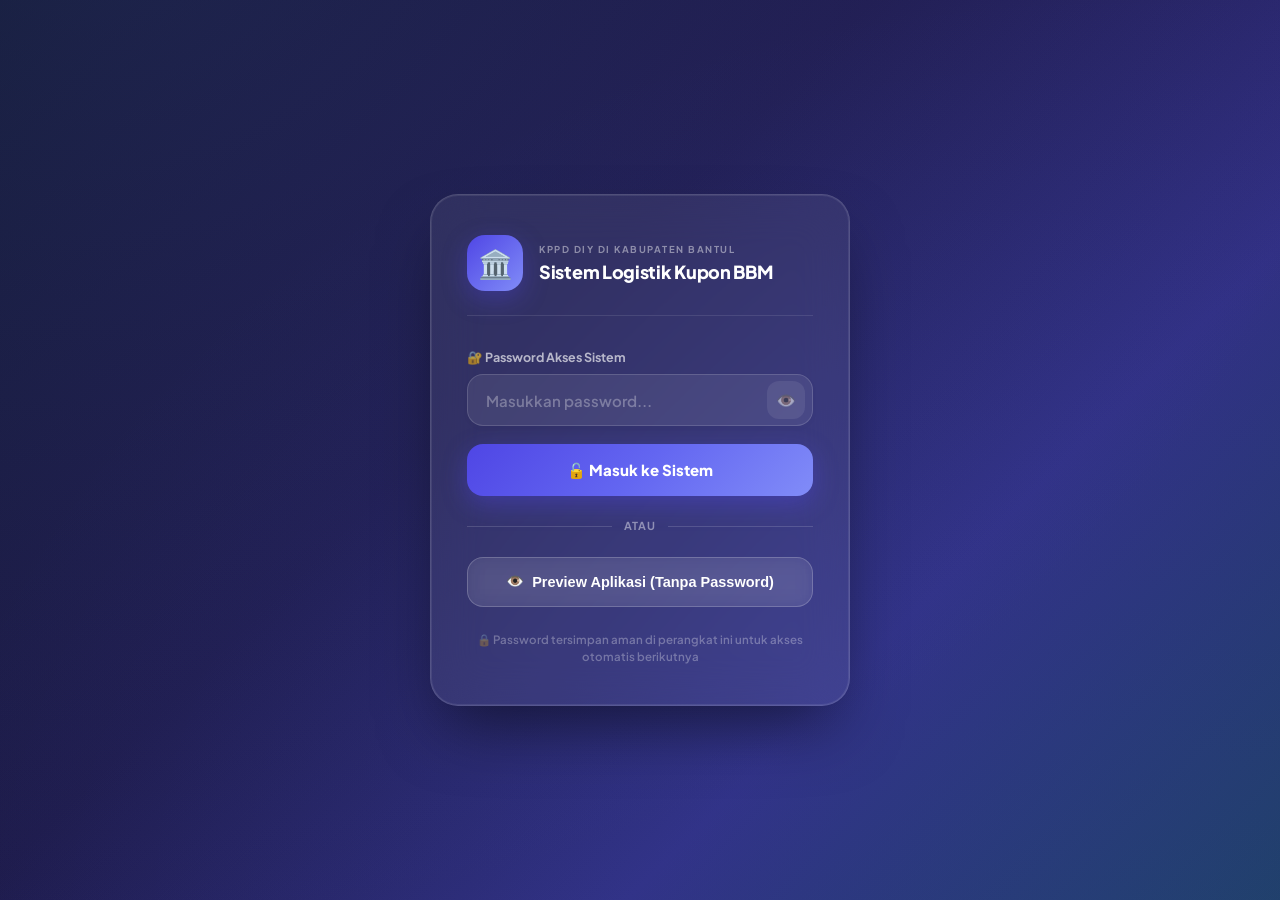
==== commit 6826f55b: "feat: add preview apps" ====
--- a/index.html
+++ b/index.html
@@ -79,8 +79,9 @@
             }
         }
     </script>
-    <link rel="stylesheet" href="style.css">
-    <script src="app.js" defer></script>
+    <link rel="stylesheet" href="style.css?v=5.6">
+    <script src="https://cdn.jsdelivr.net/npm/chart.js"></script>
+    <script src="app.js?v=5.6" defer></script>
 </head>
 
 <body
@@ -133,6 +134,16 @@
                     <span class="login-btn-text">🔓 Masuk ke Sistem</span>
                     <span class="login-btn-loading" style="display: none;">⏳ Memverifikasi...</span>
                 </button>
+
+                <div class="login-divider">
+                    <span>atau</span>
+                </div>
+
+                <button type="button" id="btnPreviewApp" onclick="enterPreviewMode()"
+                    class="login-preview-btn group"
+                    title="Jelajahi dan coba seluruh fitur antarmuka tanpa perlu kata sandi">
+                    <span>👁️</span> <span>Preview Aplikasi (Tanpa Password)</span>
+                </button>
             </form>
             <div class="login-footer-text mt-6 text-center">
                 <p class="text-[11.5px] font-semibold text-white/40 m-0">🔒 Password tersimpan aman di perangkat ini untuk akses otomatis berikutnya</p>
@@ -319,6 +330,22 @@
 
     <!-- Container Utama App -->
     <div class="w-full max-w-[1440px] mx-auto px-4 sm:px-5" id="mainContainer" style="display: none;">
+
+        <!-- Banner Mode Preview (Demo) -->
+        <div id="previewBanner" style="display: none;"
+            class="mb-3.5 p-3.5 sm:px-4 rounded-2xl bg-gradient-to-r from-amber-500/20 via-orange-500/15 to-amber-500/20 border border-amber-500/40 text-amber-100 flex flex-col sm:flex-row sm:items-center justify-between gap-3 shadow-md backdrop-blur-md animate-fade-up">
+            <div class="flex items-center gap-2.5 text-xs sm:text-[13px] leading-relaxed">
+                <span class="text-xl shrink-0">👁️</span>
+                <div>
+                    <strong class="text-amber-300 font-extrabold uppercase tracking-wide">Mode Pratinjau (Preview) Aktif:</strong>
+                    <span>Anda sedang melihat pratinjau sistem tanpa password. Perubahan data disimulasikan di layar dan <span class="underline decoration-amber-400 font-bold text-amber-200">TIDAK disimpan</span> ke server database.</span>
+                </div>
+            </div>
+            <button type="button" onclick="exitPreviewMode()"
+                class="self-start sm:self-center shrink-0 px-3.5 py-1.5 rounded-xl bg-amber-500/30 hover:bg-amber-500/50 active:bg-amber-500/60 border border-amber-400/50 text-white text-xs font-extrabold transition-all duration-200 flex items-center gap-1.5 cursor-pointer shadow-sm">
+                <span>🔐</span> <span>Keluar / Login Password</span>
+            </button>
+        </div>
 
         <!-- Header Banner KPPD Bantul -->
         <header
@@ -489,7 +516,10 @@
                         </div>
 
                         <div class="upload-zone">
-                            <label class="upload-label">📸 Scan Nota Fisik SPBU</label>
+                            <div style="display: flex; justify-content: space-between; align-items: center; margin-bottom: 8px;">
+                                <label class="upload-label" style="margin-bottom: 0;">📸 Scan Nota Fisik SPBU</label>
+                                <button type="button" id="btnConfigApiKey" style="background: none; border: none; font-size: 11px; font-weight: 700; color: #4f46e5; cursor: pointer; text-decoration: underline;">⚙️ Atur API Key</button>
+                            </div>
                             <div class="upload-btn-group">
                                 <label for="fileNotaKamera" class="btn-action secondary">📷 Ambil Foto</label>
                                 <input type="file" id="fileNotaKamera" accept="image/*" capture="environment"
@@ -517,14 +547,29 @@
                         <div class="form-group">
                             <label for="platNomor">🚗 Nomor Kendaraan Dinas (Plat)</label>
                             <select id="platNomor" required>
-                                <option value="">-- Pilih Kendaraan Ops KPPD --</option>
+                                <option value="">🚗 -- Pilih Kendaraan Ops KPPD --</option>
+                                <option value="AVANZA 86 B">🚘 Avanza AB 86 B</option>
+                                <option value="JEMPOL 1132 BI">🚙 Jempol AB 1132 BI</option>
+                                <option value="PICK UP 8243 UA">🛻 Pick Up AB 8243 UA</option>
+                                <option value="SAMLING 7110 UA">🚐 Samling AB 7110 UA</option>
+                                <option value="L300 AB8073BI">🚐 L300 AB 8073 BI</option>
+                                <option value="AVANZA 1000 IS">🚘 Avanza AB 1000 IS</option>
+                                <option value="SUPRA 2112 IA">🛵 Supra AB 2112 IA</option>
+                                <option value="SUPRA 2112 UB">🛵 Supra AB 2112 UB</option>
+                                <option value="SUPRA 2859 IS">🛵 Supra AB 2859 IS</option>
+                                <option value="GODOOR 2422 IF">🛵 Godoor AB 2422 IF</option>
+                                <option value="GENZET">⚡ Genset</option>
                             </select>
                         </div>
 
                         <div class="form-group">
                             <label for="jenisBbm">⛽ Jenis Kupon / Voucher BBM</label>
                             <select id="jenisBbm" required>
-                                <option value="">-- Pilih Jenis BBM --</option>
+                                <option value="">⛽ -- Pilih Jenis BBM / Voucher --</option>
+                                <option value="PERTAMAX 20.000">🟢 PERTAMAX Rp20.000 (Motor)</option>
+                                <option value="PERTAMAX 100.000">🔵 PERTAMAX Rp100.000 (Mobil)</option>
+                                <option value="PERTAMAX 200.000">🔵 PERTAMAX Rp200.000 (Mobil)</option>
+                                <option value="DEXLITE 200.000">🟠 DEXLITE Rp200.000 (Bus/Genzet)</option>
                             </select>
                         </div>
 
@@ -694,6 +739,9 @@
                 <div class="view-switcher">
                     <button class="switcher-btn active" id="viewBtnNota" onclick="switchViewTable('notaTable')">
                         📋 Log Pengeluaran LPJ
+                    </button>
+                    <button class="switcher-btn" id="viewBtnAnalytics" onclick="switchViewTable('analyticsTable')">
+                        📈 Grafik & Analisis
                     </button>
                     <button class="switcher-btn" id="viewBtnIntransit" onclick="switchViewTable('intransitTable')">
                         ⏳ Intransit (Aging)
@@ -878,6 +926,102 @@
                         </table>
                     </div>
                 </div>
+
+                <!-- TABEL 5: GRAFIK & ANALITIK KONSUMSI BBM -->
+                <div id="analyticsTableSection" style="display: none;">
+                    <div class="analytics-header-bar flex flex-col sm:flex-row justify-between items-start sm:items-center gap-3 bg-white p-4 rounded-2xl border border-app-border shadow-sm mb-5">
+                        <div class="flex items-center gap-3">
+                            <div class="w-10 h-10 rounded-xl bg-indigo-50 border border-indigo-100 flex items-center justify-center text-xl text-primary-indigo">
+                                📊
+                            </div>
+                            <div>
+                                <h3 class="text-[15px] font-extrabold text-txt-dark m-0 leading-tight">Dashboard Analitik Konsumsi BBM</h3>
+                                <p class="text-[12px] font-semibold text-txt-muted m-0">Visualisasi tren pengeluaran, peruntukan kendaraan, dan proporsi kupon dinas.</p>
+                            </div>
+                        </div>
+                        <div class="flex items-center gap-2.5 w-full sm:w-auto">
+                            <label for="analyticsFilterYear" class="text-xs font-bold text-txt-muted shrink-0">📅 Tahun:</label>
+                            <select id="analyticsFilterYear" class="analytics-year-select py-1.5 px-3 rounded-xl border border-app-border text-xs font-extrabold text-brand-dark bg-slate-50 cursor-pointer outline-none focus:border-primary-indigo focus:ring-2 focus:ring-primary-indigo/20">
+                                <option value="semua">Semua Periode</option>
+                            </select>
+                        </div>
+                    </div>
+
+                    <!-- KPI Stat Cards Analytics -->
+                    <div class="grid grid-cols-2 sm:grid-cols-4 gap-3 mb-5">
+                        <div class="bg-white p-4 rounded-2xl border border-app-border shadow-sm flex flex-col justify-between">
+                            <span class="text-[10.5px] font-bold text-txt-muted uppercase tracking-wider">💰 Total Biaya BBM</span>
+                            <div class="text-[17px] sm:text-[19px] font-extrabold text-emerald-600 tracking-tight my-1" id="kpiTotalRp">Rp0</div>
+                            <span class="text-[11px] font-semibold text-txt-muted" id="kpiAvgBulan">Rata-rata: Rp0/bln</span>
+                        </div>
+                        <div class="bg-white p-4 rounded-2xl border border-app-border shadow-sm flex flex-col justify-between">
+                            <span class="text-[10.5px] font-bold text-txt-muted uppercase tracking-wider">🎫 Total Kupon Fisik</span>
+                            <div class="text-[17px] sm:text-[19px] font-extrabold text-primary-indigo tracking-tight my-1" id="kpiTotalKupon">0 Lembar</div>
+                            <span class="text-[11px] font-semibold text-txt-muted" id="kpiTotalTransaksi">0 Transaksi SPBU</span>
+                        </div>
+                        <div class="bg-white p-4 rounded-2xl border border-app-border shadow-sm flex flex-col justify-between">
+                            <span class="text-[10.5px] font-bold text-txt-muted uppercase tracking-wider">🚗 Kendaraan Terbanyak</span>
+                            <div class="text-[14px] sm:text-[15px] font-extrabold text-brand-dark tracking-tight my-1 text-ellipsis overflow-hidden whitespace-nowrap" id="kpiTopKendaraan">-</div>
+                            <span class="text-[11px] font-semibold text-txt-muted" id="kpiTopKendaraanSub">0 lembar</span>
+                        </div>
+                        <div class="bg-white p-4 rounded-2xl border border-app-border shadow-sm flex flex-col justify-between">
+                            <span class="text-[10.5px] font-bold text-txt-muted uppercase tracking-wider">⛽ Jenis BBM Dominan</span>
+                            <div class="text-[14px] sm:text-[15px] font-extrabold text-amber-600 tracking-tight my-1 text-ellipsis overflow-hidden whitespace-nowrap" id="kpiTopBbm">-</div>
+                            <span class="text-[11px] font-semibold text-txt-muted" id="kpiTopBbmSub">0% porsi</span>
+                        </div>
+                    </div>
+
+                    <!-- Charts Section -->
+                    <div class="flex flex-col gap-5">
+                        <!-- Chart 1: Tren Bulanan (Full Width) -->
+                        <div class="bg-white p-5 rounded-[22px] border border-app-border shadow-sm">
+                            <div class="flex flex-col sm:flex-row justify-between items-start sm:items-center gap-2 mb-4 pb-3 border-b border-slate-100">
+                                <div>
+                                    <h4 class="text-[14px] font-extrabold text-brand-dark m-0 flex items-center gap-2">
+                                        <span>📈</span> Tren Konsumsi BBM per Bulan
+                                    </h4>
+                                    <p class="text-[11.5px] font-semibold text-txt-muted m-0">Grafik pengeluaran biaya operasional (Rp) dan jumlah voucher kertas.</p>
+                                </div>
+                                <div class="flex items-center gap-2 text-xs font-bold text-txt-muted">
+                                    <span class="inline-flex items-center gap-1.5"><span class="w-3 h-3 rounded-sm bg-indigo-500 inline-block"></span> Total Biaya (Rp)</span>
+                                    <span class="inline-flex items-center gap-1.5 ml-2"><span class="w-3 h-3 rounded-full bg-emerald-500 inline-block"></span> Kupon (Lbr)</span>
+                                </div>
+                            </div>
+                            <div class="chart-canvas-wrapper w-full h-[280px] sm:h-[320px] relative">
+                                <canvas id="chartTrenBulanan"></canvas>
+                            </div>
+                        </div>
+
+                        <!-- Two Column Chart: Kendaraan & Jenis BBM -->
+                        <div class="grid grid-cols-1 lg:grid-cols-2 gap-5">
+                            <!-- Chart 2: Per Kendaraan -->
+                            <div class="bg-white p-5 rounded-[22px] border border-app-border shadow-sm flex flex-col">
+                                <div class="mb-4 pb-3 border-b border-slate-100">
+                                    <h4 class="text-[14px] font-extrabold text-brand-dark m-0 flex items-center gap-2">
+                                        <span>🚗</span> Konsumsi per Kendaraan Dinas
+                                    </h4>
+                                    <p class="text-[11.5px] font-semibold text-txt-muted m-0">Urutan kendaraan operasional berdasarkan akumulasi biaya BBM.</p>
+                                </div>
+                                <div class="chart-canvas-wrapper w-full h-[300px] relative flex-1">
+                                    <canvas id="chartKonsumsiKendaraan"></canvas>
+                                </div>
+                            </div>
+
+                            <!-- Chart 3: Proporsi BBM -->
+                            <div class="bg-white p-5 rounded-[22px] border border-app-border shadow-sm flex flex-col">
+                                <div class="mb-4 pb-3 border-b border-slate-100">
+                                    <h4 class="text-[14px] font-extrabold text-brand-dark m-0 flex items-center gap-2">
+                                        <span>⛽</span> Proporsi Jenis Kupon BBM
+                                    </h4>
+                                    <p class="text-[11.5px] font-semibold text-txt-muted m-0">Distribusi pemakaian Pertamax 20k, 100k, 200k, & Dexlite 200k.</p>
+                                </div>
+                                <div class="chart-canvas-wrapper w-full h-[300px] relative flex items-center justify-center">
+                                    <canvas id="chartDistribusiBbm"></canvas>
+                                </div>
+                            </div>
+                        </div>
+                    </div>
+                </div>
             </main>
         </div>
     </div>
--- a/style.css
+++ b/style.css
@@ -463,6 +463,34 @@
 
 .upload-btn-group label { flex: 1; }
 
+.scan-status-alert {
+    margin-top: 12px;
+    padding: 10px 14px;
+    border-radius: 12px;
+    font-size: 12.5px;
+    font-weight: 600;
+    display: flex;
+    align-items: center;
+    gap: 8px;
+    background: #eef2ff;
+    color: #4338ca;
+    border: 1px solid #c7d2fe;
+    animation: fadeInOverlay 0.2s ease;
+    line-height: 1.4;
+}
+
+.scan-status-alert.success {
+    background: #ecfdf5;
+    color: #065f46;
+    border-color: #a7f3d0;
+}
+
+.scan-status-alert.error {
+    background: #fff1f2;
+    color: #9f1239;
+    border-color: #fecdd3;
+}
+
 .app-form {
     display: flex;
     flex-direction: column;
@@ -2250,6 +2278,60 @@
     box-shadow: 0 4px 12px rgba(79, 70, 229, 0.3);
 }
 
+.login-divider {
+    display: flex;
+    align-items: center;
+    text-align: center;
+    margin: 4px 0;
+}
+
+.login-divider::before,
+.login-divider::after {
+    content: '';
+    flex: 1;
+    border-bottom: 1px solid rgba(255, 255, 255, 0.15);
+}
+
+.login-divider span {
+    padding: 0 12px;
+    font-size: 11px;
+    font-weight: 700;
+    color: rgba(255, 255, 255, 0.45);
+    text-transform: uppercase;
+    letter-spacing: 1px;
+}
+
+.login-preview-btn {
+    width: 100%;
+    min-height: 50px;
+    padding: 12px 20px;
+    border: 1.5px solid rgba(255, 255, 255, 0.2);
+    background: rgba(255, 255, 255, 0.08);
+    backdrop-filter: blur(10px);
+    -webkit-backdrop-filter: blur(10px);
+    border-radius: 16px;
+    color: #ffffff;
+    font-size: 14.5px;
+    font-weight: 700;
+    cursor: pointer;
+    display: flex;
+    align-items: center;
+    justify-content: center;
+    gap: 8px;
+    transition: all 0.25s ease;
+}
+
+.login-preview-btn:hover {
+    background: rgba(255, 255, 255, 0.16);
+    border-color: rgba(255, 255, 255, 0.38);
+    transform: translateY(-2px);
+    box-shadow: 0 8px 24px rgba(0, 0, 0, 0.25);
+}
+
+.login-preview-btn:active {
+    transform: translateY(0);
+}
+
 .login-footer-text {
     margin-top: 24px;
     text-align: center;
@@ -2305,3 +2387,47 @@
     border-bottom: 1px solid #e2e8f0;
 }
 
+/* ==============================================================
+   DASHBOARD GRAFIK & ANALITIK KONSUMSI BBM
+   ============================================================== */
+.chart-canvas-wrapper {
+    position: relative;
+    width: 100%;
+    min-height: 260px;
+}
+
+.chart-canvas-wrapper canvas {
+    width: 100% !important;
+    height: 100% !important;
+}
+
+.analytics-year-select {
+    min-width: 140px;
+    height: 38px;
+    background-color: #ffffff;
+    border: 1.5px solid #cbd5e1;
+    border-radius: 12px;
+    font-size: 12.5px;
+    font-weight: 700;
+    color: var(--text-dark);
+    padding: 0 34px 0 14px;
+    cursor: pointer;
+    transition: all 0.2s ease;
+}
+
+.analytics-year-select:hover {
+    border-color: var(--primary-indigo);
+    background-color: #f8fafc;
+}
+
+.analytics-year-select:focus {
+    border-color: var(--primary-indigo);
+    box-shadow: 0 0 0 3px rgba(79, 70, 229, 0.15);
+}
+
+@media (max-width: 640px) {
+    .chart-canvas-wrapper {
+        min-height: 230px;
+    }
+}
+
